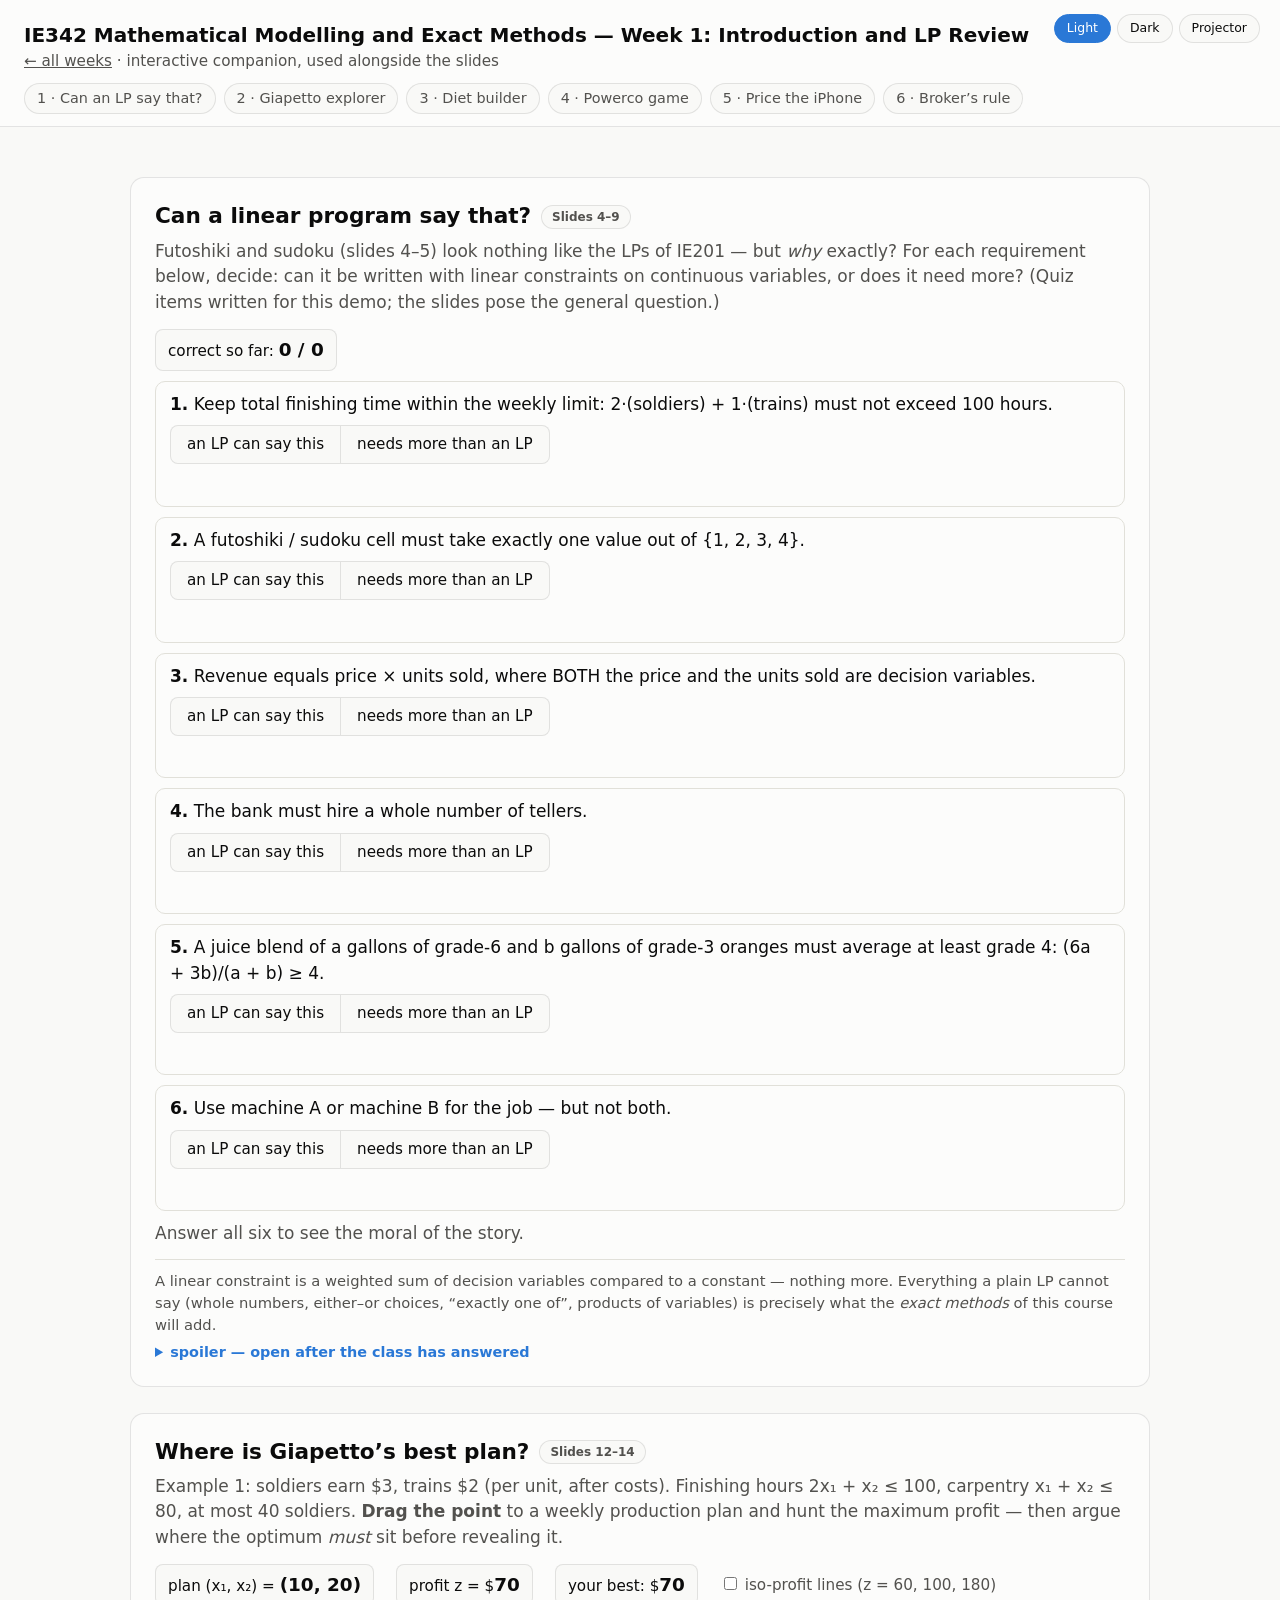
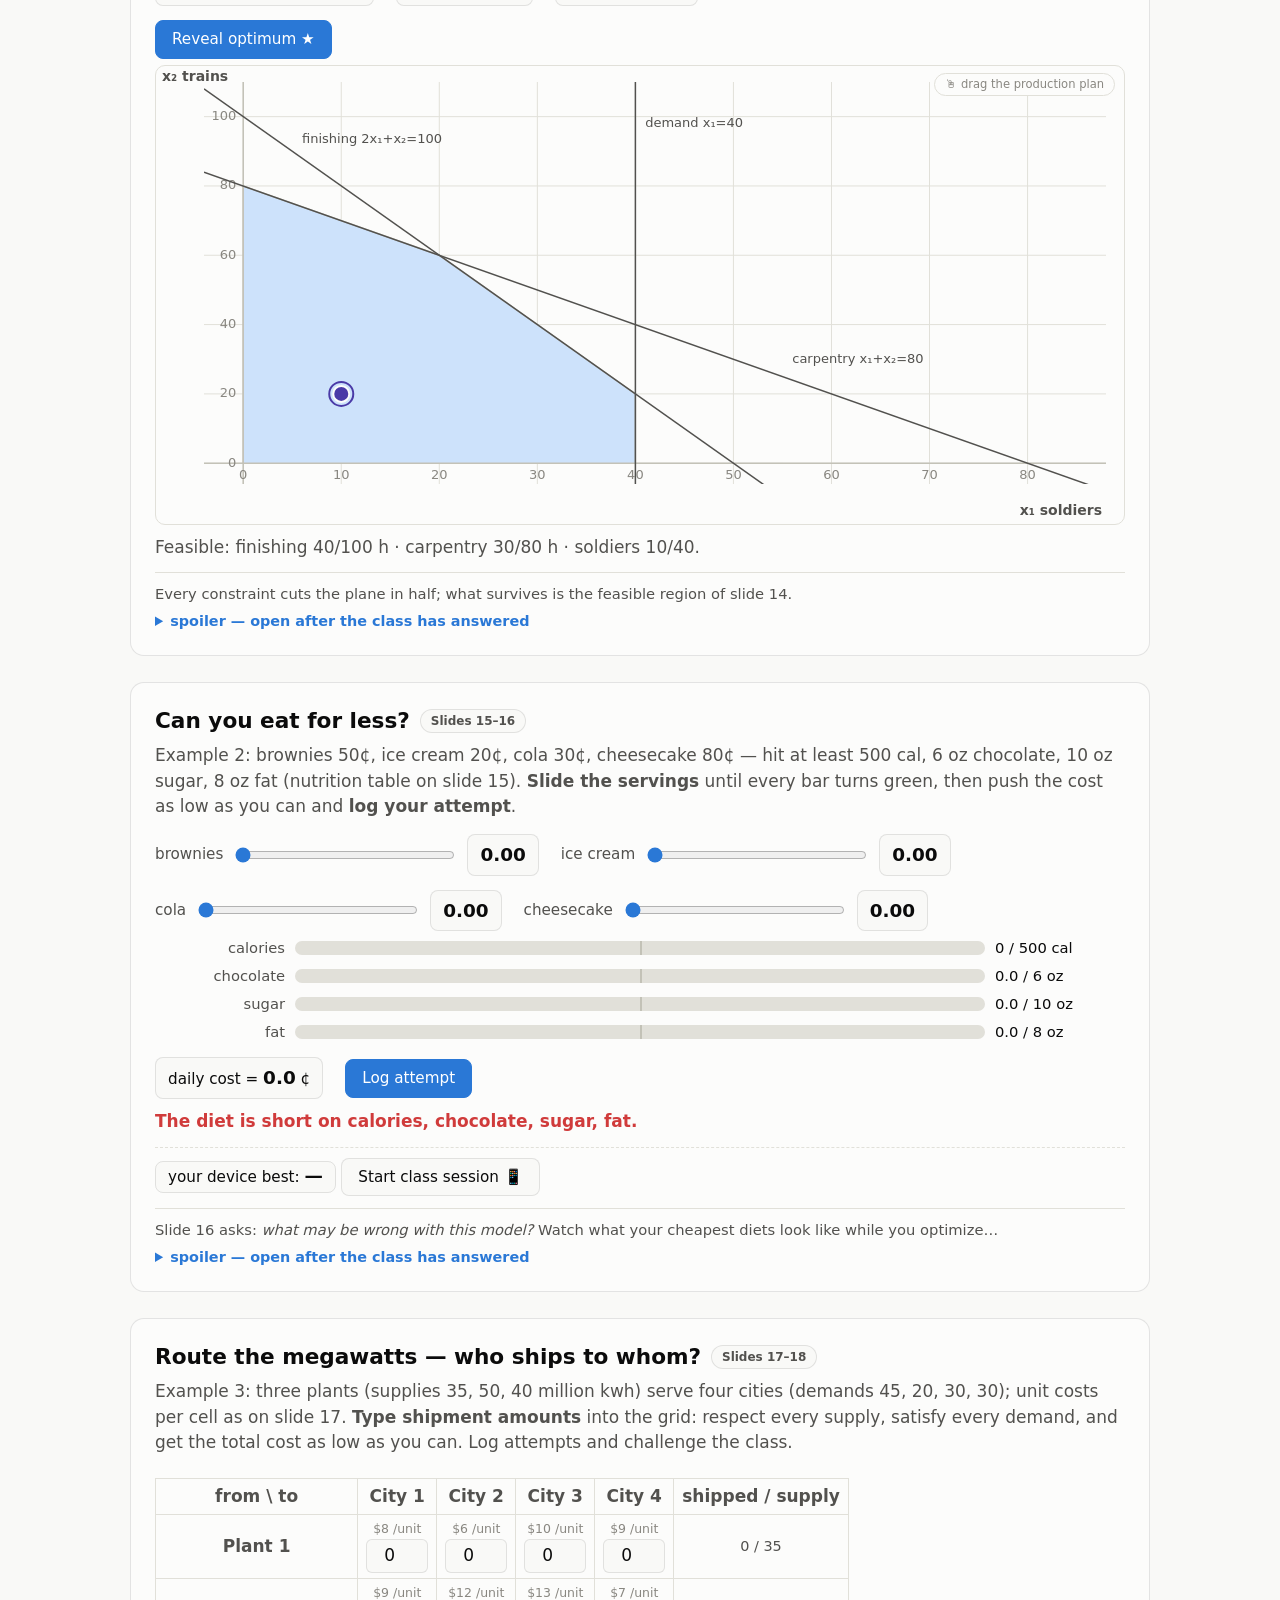
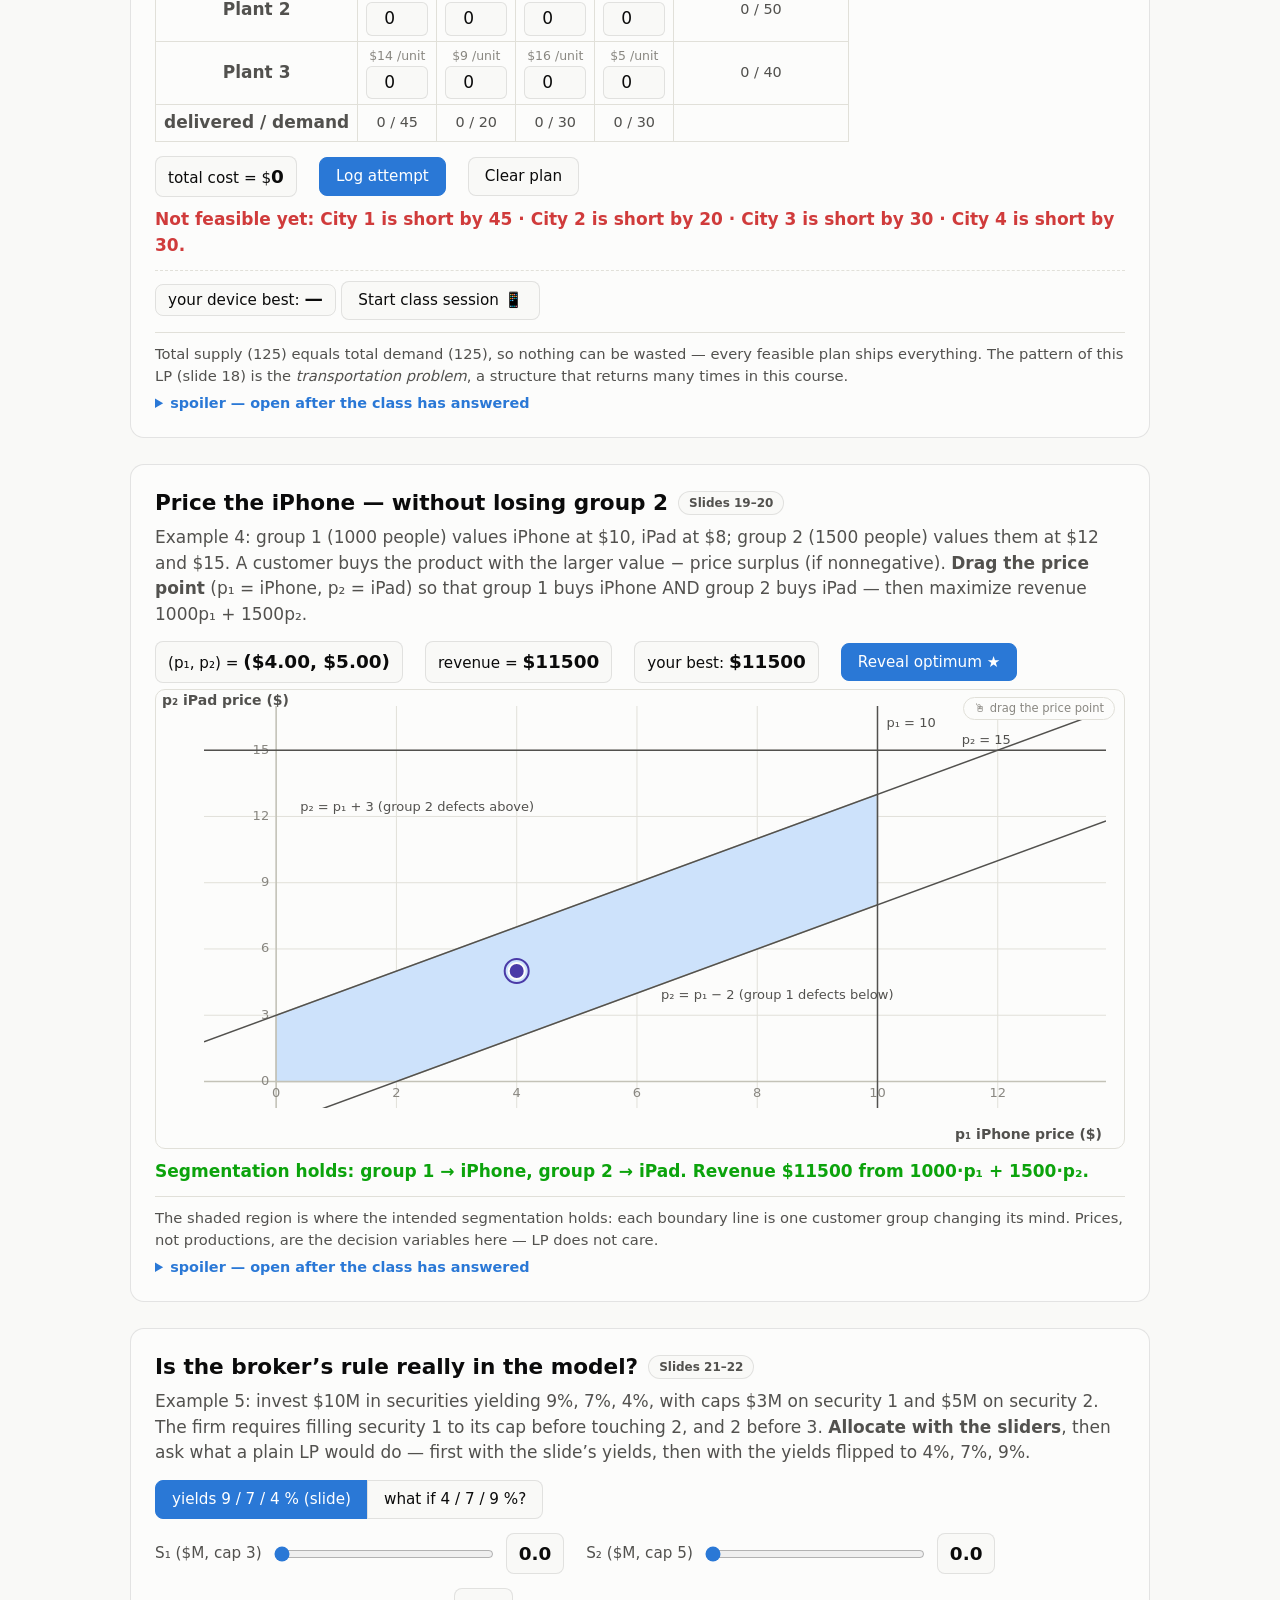
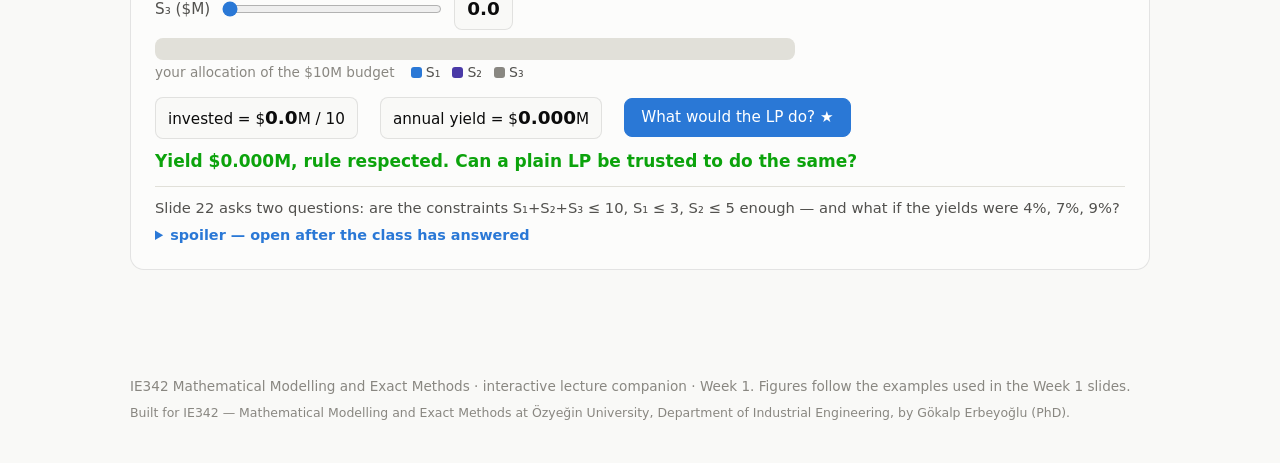
==== week01.html @ 02a979ba "Publish all 12 interactive week pages + final landing Weeks 1-5, 7-11, 13-14: 3-6 interactive widget" ====
<!DOCTYPE html>
<html lang="en">
<head>
<meta charset="UTF-8">
<meta name="viewport" content="width=device-width, initial-scale=1.0">
<title>IE342 · Week 1 — Introduction and LP Review (Interactive)</title>
<link rel="stylesheet" href="assets/style.css">
<script src="assets/theme.js"></script>
<style>
  /* quiz rows */
  .qitem {
    border: 1px solid var(--grid);
    border-radius: 10px;
    padding: 10px 14px;
    margin: 10px 0;
  }
  .qitem p.qtext { margin: 0 0 8px; }
  .qitem .status { margin-top: 6px; }

  /* nutrient bars (diet widget) */
  .nrow { display: flex; align-items: center; gap: 10px; margin: 6px 0; }
  .nrow .nname { width: 130px; color: var(--ink-2); font-size: 0.92rem; text-align: right; }
  .nrow .nval { width: 130px; font-variant-numeric: tabular-nums; font-size: 0.92rem; }
  .nbar {
    position: relative; flex: 1 1 160px; min-width: 120px; height: 14px;
    background: var(--grid); border-radius: 7px; overflow: hidden;
  }
  .nbar > i { display: block; height: 100%; width: 0; background: var(--critical); border-radius: 7px; }
  .nbar.met > i { background: var(--good); }
  .nbar::after {
    content: ''; position: absolute; left: 50%; top: 0; bottom: 0;
    width: 2px; background: var(--axis);
  }

  /* shipping grid (Powerco) */
  table.ship { border-collapse: collapse; font-variant-numeric: tabular-nums; margin-top: 8px; }
  table.ship th, table.ship td { border: 1px solid var(--grid); padding: 5px 8px; text-align: center; }
  table.ship th { color: var(--ink-2); font-weight: 600; }
  table.ship td .uc { display: block; font-size: 0.78rem; color: var(--muted); }
  table.ship input {
    width: 62px; font: inherit; text-align: center;
    border: 1px solid var(--border); border-radius: 6px;
    background: var(--page); color: var(--ink); padding: 3px 4px;
  }
  table.ship td.sum { font-size: 0.9rem; color: var(--ink-2); }
  table.ship td.sum.bad { color: var(--critical); font-weight: 700; }
  table.ship td.sum.ok { color: var(--good); font-weight: 700; }

  /* small static tables in notes/spoilers */
  table.plan { border-collapse: collapse; margin: 8px 0; font-variant-numeric: tabular-nums; }
  table.plan th, table.plan td { border: 1px solid var(--grid); padding: 4px 9px; text-align: center; }
  table.plan th { color: var(--ink-2); font-weight: 600; }

  /* allocation bars (securities widget) */
  .alloc { display: flex; height: 22px; border-radius: 8px; overflow: hidden; background: var(--grid); margin: 8px 0 2px; max-width: 640px; }
  .alloc i { display: block; height: 100%; }
  .alloc i.a1 { background: var(--s1); }
  .alloc i.a2 { background: var(--s5); }
  .alloc i.a3 { background: var(--muted); }
  .alloc-cap { font-size: 0.85rem; color: var(--muted); margin: 0 0 6px; }
  .legend { font-size: 0.88rem; color: var(--ink-2); }
  .legend .sw { display: inline-block; width: 11px; height: 11px; border-radius: 3px; margin: 0 4px 0 12px; vertical-align: -1px; }
</style>
</head>
<body>

<header class="site">
  <h1>IE342 Mathematical Modelling and Exact Methods — Week 1: Introduction and LP Review</h1>
  <div class="sub"><a href="index.html" style="color:inherit">← all weeks</a> · interactive companion, used alongside the slides</div>
  <div class="theme-switch" id="theme-switch"></div>
  <nav class="widgets">
    <a href="#lpquiz">1 · Can an LP say that?</a>
    <a href="#giapetto">2 · Giapetto explorer</a>
    <a href="#diet">3 · Diet builder</a>
    <a href="#powerco">4 · Powerco game</a>
    <a href="#apple">5 · Price the iPhone</a>
    <a href="#securities">6 · Broker&rsquo;s rule</a>
  </nav>
</header>

<main>

<!-- ================= WIDGET 1 : CAN AN LP SAY THAT? ================= -->
<section class="widget" id="lpquiz">
  <h2>Can a linear program say that? <span class="chip">Slides 4–9</span></h2>
  <p class="howto">
    Futoshiki and sudoku (slides 4–5) look nothing like the LPs of IE201 — but <em>why</em> exactly?
    For each requirement below, decide: can it be written with linear constraints on continuous
    variables, or does it need more? (Quiz items written for this demo; the slides pose the general question.)
  </p>
  <div class="controls">
    <span class="readout">correct so far: <b id="lq-score">0 / 0</b></span>
  </div>
  <div id="lq-items"></div>
  <p class="status info" id="lq-status">Answer all six to see the moral of the story.</p>
  <div class="note">
    A linear constraint is a weighted sum of decision variables compared to a constant — nothing more.
    Everything a plain LP cannot say (whole numbers, either–or choices, &ldquo;exactly one of&rdquo;,
    products of variables) is precisely what the <em>exact methods</em> of this course will add.
    <details class="spoiler"><summary>spoiler — open after the class has answered</summary>
      LP-expressible: items 1 and 5 (the blend ratio linearizes: multiply by the nonnegative total to get
      2a − b ≥ 0 — Example 8 on slide 32 uses exactly this trick). Not LP-expressible: &ldquo;exactly one
      of {1,2,3,4}&rdquo;, integrality, price × quantity, and either–or — they need integer variables or
      nonlinear terms. That is why sudoku resists IE201 tools, and why integer models (slide 9) are the
      subject of this course.
    </details>
  </div>
</section>

<!-- ================= WIDGET 2 : GIAPETTO EXPLORER ================= -->
<section class="widget" id="giapetto">
  <h2>Where is Giapetto&rsquo;s best plan? <span class="chip">Slides 12–14</span></h2>
  <p class="howto">
    Example 1: soldiers earn $3, trains $2 (per unit, after costs). Finishing hours 2x₁ + x₂ ≤ 100,
    carpentry x₁ + x₂ ≤ 80, at most 40 soldiers. <b>Drag the point</b> to a weekly production plan and
    hunt the maximum profit — then argue where the optimum <em>must</em> sit before revealing it.
  </p>
  <div class="controls">
    <span class="readout">plan (x₁, x₂) = <b id="gp-xy">—</b></span>
    <span class="readout">profit z = $<b id="gp-z">—</b></span>
    <span class="readout">your best: $<b id="gp-best">—</b></span>
    <label><input type="checkbox" id="gp-iso"> iso-profit lines (z = 60, 100, 180)</label>
    <button id="gp-reveal" class="primary">Reveal optimum ★</button>
  </div>
  <canvas class="viz" id="c-gp"></canvas>
  <p class="status info" id="gp-status">Drag the violet point into the shaded region.</p>
  <div class="note">
    Every constraint cuts the plane in half; what survives is the feasible region of slide 14.
    <details class="spoiler"><summary>spoiler — open after the class has answered</summary>
      The optimum is the corner G = (20, 60) with z = $180 — check the corners: (0,0) → 0,
      (40,0) → 120, (40,20) → 160, (20,60) → 180, (0,80) → 160. At G the finishing (100/100) and
      carpentry (80/80) constraints are <b>binding</b>; the soldier-demand constraint (20 &lt; 40) is
      <b>nonbinding</b> — exactly slide 14&rsquo;s classification. An LP optimum always sits on a corner
      of the region, which is what the simplex method will exploit.
    </details>
  </div>
</section>

<!-- ================= WIDGET 3 : DIET BUILDER ================= -->
<section class="widget" id="diet">
  <h2>Can you eat for less? <span class="chip">Slides 15–16</span></h2>
  <p class="howto">
    Example 2: brownies 50¢, ice cream 20¢, cola 30¢, cheesecake 80¢ — hit at least 500 cal,
    6 oz chocolate, 10 oz sugar, 8 oz fat (nutrition table on slide 15). <b>Slide the servings</b>
    until every bar turns green, then push the cost as low as you can and <b>log your attempt</b>.
  </p>
  <div class="controls">
    <span class="group"><label>brownies</label><input type="range" id="dt-x1" min="0" max="6" step="0.05" value="0"><span class="readout"><b id="dt-v1">0</b></span></span>
    <span class="group"><label>ice cream</label><input type="range" id="dt-x2" min="0" max="8" step="0.05" value="0"><span class="readout"><b id="dt-v2">0</b></span></span>
    <span class="group"><label>cola</label><input type="range" id="dt-x3" min="0" max="6" step="0.05" value="0"><span class="readout"><b id="dt-v3">0</b></span></span>
    <span class="group"><label>cheesecake</label><input type="range" id="dt-x4" min="0" max="6" step="0.05" value="0"><span class="readout"><b id="dt-v4">0</b></span></span>
  </div>
  <div id="dt-bars"></div>
  <div class="controls">
    <span class="readout">daily cost = <b id="dt-cost">0.0</b> ¢</span>
    <button id="dt-log" class="primary">Log attempt</button>
  </div>
  <p class="status info" id="dt-status"></p>
  <div style="overflow-x:auto"><table class="attempts" id="dt-att" style="display:none">
    <thead><tr><th>#</th><th>brownies</th><th>ice cream</th><th>cola</th><th>cheesecake</th><th>cost (¢)</th><th>diet met?</th></tr></thead>
    <tbody></tbody>
  </table></div>
  <div class="note">
    Slide 16 asks: <em>what may be wrong with this model?</em> Watch what your cheapest diets look like
    while you optimize…
    <details class="spoiler"><summary>spoiler — open after the class has answered</summary>
      The LP optimum (computed from the slide&rsquo;s data — the slide shows only the formulation) is
      ≈ <b>147.24¢</b>: about 2.14 brownies, 0.29 bottles of cola and 0.40 pieces of cheesecake, with
      calories, sugar and fat exactly at their limits and chocolate slack (6.61 ≥ 6). What&rsquo;s wrong?
      Fractional servings (if you insist on whole servings the best is 3 brownies + 1 ice cream = 170¢),
      no upper limits on anything, and &ldquo;nutrition&rdquo; measured only from below — the model happily
      prescribes brownies for breakfast, lunch and dinner.
    </details>
  </div>
</section>

<!-- ================= WIDGET 4 : POWERCO GAME ================= -->
<section class="widget" id="powerco">
  <h2>Route the megawatts — who ships to whom? <span class="chip">Slides 17–18</span></h2>
  <p class="howto">
    Example 3: three plants (supplies 35, 50, 40 million kwh) serve four cities (demands 45, 20, 30, 30);
    unit costs per cell as on slide 17. <b>Type shipment amounts</b> into the grid: respect every supply,
    satisfy every demand, and get the total cost as low as you can. Log attempts and challenge the class.
  </p>
  <div style="overflow-x:auto">
    <table class="ship">
      <thead><tr><th>from \ to</th><th>City 1</th><th>City 2</th><th>City 3</th><th>City 4</th><th>shipped / supply</th></tr></thead>
      <tbody id="pw-body"></tbody>
    </table>
  </div>
  <div class="controls">
    <span class="readout">total cost = $<b id="pw-cost">0</b></span>
    <button id="pw-log" class="primary">Log attempt</button>
    <button id="pw-clear">Clear plan</button>
  </div>
  <p class="status info" id="pw-status"></p>
  <div style="overflow-x:auto"><table class="attempts" id="pw-att" style="display:none">
    <thead><tr><th>#</th><th>total cost ($)</th><th>feasible?</th></tr></thead>
    <tbody></tbody>
  </table></div>
  <div class="note">
    Total supply (125) equals total demand (125), so nothing can be wasted — every feasible plan ships
    everything. The pattern of this LP (slide 18) is the <em>transportation problem</em>, a structure
    that returns many times in this course.
    <details class="spoiler"><summary>spoiler — open after the class has answered</summary>
      The minimum total cost (computed from the slide&rsquo;s data — the slide shows only the formulation)
      is <b>$1020</b>, for example:
      <table class="plan">
        <thead><tr><th></th><th>City 1</th><th>City 2</th><th>City 3</th><th>City 4</th></tr></thead>
        <tbody>
          <tr><th>Plant 1</th><td>—</td><td>10</td><td>25</td><td>—</td></tr>
          <tr><th>Plant 2</th><td>45</td><td>—</td><td>5</td><td>—</td></tr>
          <tr><th>Plant 3</th><td>—</td><td>10</td><td>—</td><td>30</td></tr>
        </tbody>
      </table>
      Note the counter-intuitive moves: Plant 1 never uses its cheapest lane ($8 to City 1) — Plant 2
      needs City 1 more. Local greed ≠ global optimum.
    </details>
  </div>
</section>

<!-- ================= WIDGET 5 : PRICE THE IPHONE ================= -->
<section class="widget" id="apple">
  <h2>Price the iPhone — without losing group 2 <span class="chip">Slides 19–20</span></h2>
  <p class="howto">
    Example 4: group 1 (1000 people) values iPhone at $10, iPad at $8; group 2 (1500 people) values them
    at $12 and $15. A customer buys the product with the larger value − price surplus (if nonnegative).
    <b>Drag the price point</b> (p₁ = iPhone, p₂ = iPad) so that group 1 buys iPhone AND group 2 buys
    iPad — then maximize revenue 1000p₁ + 1500p₂.
  </p>
  <div class="controls">
    <span class="readout">(p₁, p₂) = <b id="ap-xy">—</b></span>
    <span class="readout">revenue = <b id="ap-rev">—</b></span>
    <span class="readout">your best: <b id="ap-best">—</b></span>
    <button id="ap-reveal" class="primary">Reveal optimum ★</button>
  </div>
  <canvas class="viz" id="c-ap"></canvas>
  <p class="status info" id="ap-status">Drag the violet price point.</p>
  <div class="note">
    The shaded region is where the intended segmentation holds: each boundary line is one customer
    group changing its mind. Prices, not productions, are the decision variables here — LP does not care.
    <details class="spoiler"><summary>spoiler — open after the class has answered</summary>
      Optimum (computed from the slide&rsquo;s model — the slide shows only the formulation):
      p₁ = $10, p₂ = $13, revenue = <b>$29,500</b>. Why not p₂ = $15? Because at (10, 15) group 2&rsquo;s
      iPad surplus (0) drops below its iPhone surplus (2) — they defect, so p₂ − p₁ ≤ 3 binds together
      with p₁ ≤ 10. Apple leaves $2 of &ldquo;incentive money&rdquo; on the table for every group-2
      customer to keep them on the iPad.
    </details>
  </div>
</section>

<!-- ================= WIDGET 6 : BROKER'S RULE ================= -->
<section class="widget" id="securities">
  <h2>Is the broker&rsquo;s rule really in the model? <span class="chip">Slides 21–22</span></h2>
  <p class="howto">
    Example 5: invest $10M in securities yielding 9%, 7%, 4%, with caps $3M on security 1 and $5M on
    security 2. The firm requires filling security 1 to its cap before touching 2, and 2 before 3.
    <b>Allocate with the sliders</b>, then ask what a plain LP would do — first with the slide&rsquo;s
    yields, then with the yields flipped to 4%, 7%, 9%.
  </p>
  <div class="controls">
    <span class="segwrap">
      <button class="seg active" id="sc-a">yields 9 / 7 / 4 % (slide)</button>
      <button class="seg" id="sc-b">what if 4 / 7 / 9 %?</button>
    </span>
  </div>
  <div class="controls">
    <span class="group"><label>S₁ ($M, cap 3)</label><input type="range" id="sc-s1" min="0" max="3" step="0.1" value="0"><span class="readout"><b id="sc-v1">0.0</b></span></span>
    <span class="group"><label>S₂ ($M, cap 5)</label><input type="range" id="sc-s2" min="0" max="5" step="0.1" value="0"><span class="readout"><b id="sc-v2">0.0</b></span></span>
    <span class="group"><label>S₃ ($M)</label><input type="range" id="sc-s3" min="0" max="10" step="0.1" value="0"><span class="readout"><b id="sc-v3">0.0</b></span></span>
  </div>
  <div class="alloc" id="sc-bar"><i class="a1"></i><i class="a2"></i><i class="a3"></i></div>
  <p class="alloc-cap">your allocation of the $10M budget
    <span class="legend"><span class="sw" style="background:var(--s1)"></span>S₁<span class="sw" style="background:var(--s5)"></span>S₂<span class="sw" style="background:var(--muted)"></span>S₃</span></p>
  <div class="controls">
    <span class="readout">invested = $<b id="sc-sum">0.0</b>M / 10</span>
    <span class="readout">annual yield = $<b id="sc-z">0.000</b>M</span>
    <button id="sc-reveal" class="primary">What would the LP do? ★</button>
  </div>
  <div class="alloc" id="sc-lpbar" style="display:none"><i class="a1"></i><i class="a2"></i><i class="a3"></i></div>
  <p class="alloc-cap" id="sc-lpcap" style="display:none">the LP&rsquo;s allocation</p>
  <p class="status info" id="sc-status"></p>
  <div class="note">
    Slide 22 asks two questions: are the constraints S₁+S₂+S₃ ≤ 10, S₁ ≤ 3, S₂ ≤ 5 enough — and what
    if the yields were 4%, 7%, 9%?
    <details class="spoiler"><summary>spoiler — open after the class has answered</summary>
      With yields 9/7/4 the LP optimum is (3, 5, 2) → $0.70M: greed fills the best security first, so the
      answer <em>happens</em> to respect the firm&rsquo;s rule — the constraints are enough only by luck.
      Flip the yields to 4/7/9 and the same constraints let the LP dump all $10M into security 3
      (→ $0.90M), while a rule-obeying investor is stuck at (3, 5, 2) → $0.65M. The priority rule
      (&ldquo;don&rsquo;t touch 2 before 1 is full&rdquo;) is a <em>logical</em> condition that no linear
      inequality expresses — it needs the integer-programming machinery this course builds.
    </details>
  </div>
</section>

</main>

<footer class="site">
  IE342 Mathematical Modelling and Exact Methods · interactive lecture companion · Week 1.
  Figures follow the examples used in the Week 1 slides.
  <div class="credit">Built for IE342 — Mathematical Modelling and Exact Methods at Özyeğin University, Department of Industrial Engineering, by Gökalp Erbeyoğlu (PhD).</div>
</footer>

<script src="assets/viz.js"></script>
<script>
const el = id => document.getElementById(id);
const fmt = (v, d = 2) => Number(v).toFixed(d);
const trim = v => String(Math.round(v * 100) / 100);

/* Draw an infinite line a*x + b*y = c clipped to the plot area. */
function clipLine(p, a, b, c, color, width, dash) {
  const { ctx, X, Y } = p;
  ctx.save();
  ctx.beginPath();
  ctx.rect(p.padL, p.padT, p.w - p.padL - p.padR, p.h - p.padT - p.padB);
  ctx.clip();
  ctx.strokeStyle = color;
  ctx.lineWidth = width || 1.5;
  if (dash) ctx.setLineDash(dash);
  ctx.beginPath();
  if (Math.abs(b) > 1e-12) {
    const y0 = (c - a * p.view.x0) / b;
    const y1 = (c - a * p.view.x1) / b;
    ctx.moveTo(X(p.view.x0), Y(y0));
    ctx.lineTo(X(p.view.x1), Y(y1));
  } else {
    ctx.moveTo(X(c / a), Y(p.view.y0));
    ctx.lineTo(X(c / a), Y(p.view.y1));
  }
  ctx.stroke();
  ctx.restore();
}

function fillPoly(p, t, pts) {
  const { ctx, X, Y } = p;
  ctx.save();
  ctx.beginPath();
  pts.forEach(([x, y], i) => i === 0 ? ctx.moveTo(X(x), Y(y)) : ctx.lineTo(X(x), Y(y)));
  ctx.closePath();
  ctx.fillStyle = t.region;
  ctx.fill();
  ctx.strokeStyle = t.axis;
  ctx.lineWidth = 1.5;
  ctx.stroke();
  ctx.restore();
}

/* ============================================================
   WIDGET 1 — Can a linear program say that? (slides 4–9)
   ============================================================ */
(() => {
  const ITEMS = [
    { s: 'Keep total finishing time within the weekly limit: 2·(soldiers) + 1·(trains) must not exceed 100 hours.',
      lp: true,
      why: 'A weighted sum of decision variables compared to a constant — the very definition of a linear constraint (it reappears on slide 13).',
      hint: 'Look again: it has the shape a₁x₁ + a₂x₂ ≤ b — a weighted sum of variables against a constant. LPs eat this for breakfast.' },
    { s: 'A futoshiki / sudoku cell must take exactly one value out of {1, 2, 3, 4}.',
      lp: false,
      why: '&ldquo;Exactly one of a list&rdquo; is a logical disjunction — it needs binary/integer variables. This is the wall the puzzles of slides 4–5 run into.',
      hint: 'Try writing &ldquo;x is 1 OR 2 OR 3 OR 4&rdquo; with inequalities: every linear system describes one convex piece, and {1,2,3,4} is four separate points. Integer variables are needed.' },
    { s: 'Revenue equals price × units sold, where BOTH the price and the units sold are decision variables.',
      lp: false,
      why: 'A product of two decision variables is nonlinear. If one of the two were a known constant, the term would become linear.',
      hint: 'p·q with both p and q variable is a quadratic term. Linear means every term is (constant) × (one variable).' },
    { s: 'The bank must hire a whole number of tellers.',
      lp: false,
      why: 'Integrality is not a linear inequality — it turns the LP into an integer model (slide 9), usually much harder to solve.',
      hint: 'No set of linear inequalities carves {0, 1, 2, 3, …} out of the real line — that is integer-model territory (slide 9).' },
    { s: 'A juice blend of a gallons of grade-6 and b gallons of grade-3 oranges must average at least grade 4: (6a + 3b)/(a + b) ≥ 4.',
      lp: true,
      why: 'Multiply both sides by the nonnegative total (a + b): 6a + 3b ≥ 4a + 4b, i.e. 2a − b ≥ 0 — linear after all. Example 8 (slide 32) uses exactly this trick.',
      hint: 'It LOOKS like a ratio, but multiply out by the nonnegative total: 6a + 3b ≥ 4(a + b) ⇒ 2a − b ≥ 0. Linear! Slide 32 does this.' },
    { s: 'Use machine A or machine B for the job — but not both.',
      lp: false,
      why: 'Either–or is logic, not arithmetic: encoding it takes binary variables — the exact-methods part of this course.',
      hint: '&ldquo;Or&rdquo; splits the feasible set into two disconnected pieces; a linear system always describes ONE convex piece. Binary variables to the rescue — later in IE342.' },
  ];
  let answered = 0, correct = 0;
  const host = el('lq-items');
  ITEMS.forEach((it, i) => {
    const row = document.createElement('div');
    row.className = 'qitem';
    row.innerHTML = '<p class="qtext"><b>' + (i + 1) + '.</b> ' + it.s + '</p>' +
      '<span class="segwrap">' +
      '<button class="seg" data-a="1">an LP can say this</button>' +
      '<button class="seg" data-a="0">needs more than an LP</button>' +
      '</span><p class="status info qfb"></p>';
    host.appendChild(row);
    const fb = row.querySelector('.qfb');
    row.querySelectorAll('button.seg').forEach(btn => {
      btn.addEventListener('click', () => {
        if (row.dataset.done) return;
        row.dataset.done = '1';
        btn.classList.add('active');
        answered++;
        const saidLp = btn.dataset.a === '1';
        if (saidLp === it.lp) {
          correct++;
          fb.className = 'status ok qfb';
          fb.innerHTML = '✓ ' + it.why;
        } else {
          fb.className = 'status bad qfb';
          fb.innerHTML = '✗ ' + it.hint;
        }
        el('lq-score').textContent = correct + ' / ' + answered;
        if (answered === ITEMS.length) {
          const st = el('lq-status');
          st.className = 'status ' + (correct === ITEMS.length ? 'ok' : 'info');
          st.textContent = (correct === ITEMS.length ? 'Perfect. ' : correct + ' of ' + ITEMS.length + ' — worth a second look above. ') +
            'The “needs more” items are exactly where IE342 goes beyond IE201: integers, logic and products, made solvable by exact methods.';
        }
      });
    });
  });
})();

/* ============================================================
   WIDGET 2 — Giapetto explorer (slides 12–14)
   max 3x1+2x2  s.t. 2x1+x2<=100, x1+x2<=80, x1<=40, x>=0
   optimum (20,60), z=180; finishing & carpentry binding.
   ============================================================ */
(() => {
  const canvas = el('c-gp');
  VIZ.hint(canvas, '🖱 drag the production plan');
  const view = { x0: -4, x1: 88, y0: -6, y1: 110 };
  let pt = { x: 10, y: 20 }, best = null, revealed = false, dragging = false, lastPlot = null;

  const z = (x, y) => 3 * x + 2 * y;
  const feas = (x, y) => x >= 0 && y >= 0 && 2 * x + y <= 100 && x + y <= 80 && x <= 40;

  function draw() {
    const p = VIZ.plot(canvas, view);
    const t = VIZ.theme();
    lastPlot = p;
    VIZ.axes(p, t, { xticks: [0, 10, 20, 30, 40, 50, 60, 70, 80], yticks: [0, 20, 40, 60, 80, 100], xlabel: 'x₁ soldiers', ylabel: 'x₂ trains' });

    fillPoly(p, t, [[0, 0], [40, 0], [40, 20], [20, 60], [0, 80]]);

    clipLine(p, 2, 1, 100, t.ink2, 1.5);
    clipLine(p, 1, 1, 80, t.ink2, 1.5);
    clipLine(p, 1, 0, 40, t.ink2, 1.5);
    VIZ.label(p, 'finishing 2x₁+x₂=100', 6, 91.5, t.ink2, { size: 12.5 });
    VIZ.label(p, 'carpentry x₁+x₂=80', 56, 28, t.ink2, { size: 12.5 });
    VIZ.label(p, 'demand x₁=40', 41, 96, t.ink2, { size: 12.5 });

    if (el('gp-iso').checked) {
      [60, 100, 180].forEach(k => {
        clipLine(p, 3, 2, k, t.s1, 1.5, [6, 5]);
        VIZ.label(p, 'z=' + k, k / 3 - 8, (k - 3 * (k / 3 - 8)) / 2, t.s1, { size: 12.5, dy: -4 });
      });
    }

    if (revealed) {
      VIZ.star(p, 20, 60, t.s2, 11);
      VIZ.label(p, 'G (20, 60), z = $180', 21, 62, t.s2, { bold: true });
    }

    const ok = feas(pt.x, pt.y);
    VIZ.dot(p, pt.x, pt.y, ok ? t.s5 : t.bad, 8, true);

    const v = z(pt.x, pt.y);
    if (ok && (best === null || v > best)) best = v;
    el('gp-xy').textContent = '(' + trim(pt.x) + ', ' + trim(pt.y) + ')';
    el('gp-z').textContent = fmt(v, 0);
    el('gp-best').textContent = best === null ? '—' : fmt(best, 0);

    const st = el('gp-status');
    if (!ok) {
      const why = [];
      if (pt.x < 0 || pt.y < 0) why.push('negative production');
      if (2 * pt.x + pt.y > 100) why.push('finishing over by ' + trim(2 * pt.x + pt.y - 100) + ' h');
      if (pt.x + pt.y > 80) why.push('carpentry over by ' + trim(pt.x + pt.y - 80) + ' h');
      if (pt.x > 40) why.push('more soldiers than the market buys (x₁ > 40)');
      st.className = 'status bad';
      st.textContent = 'Infeasible: ' + why.join('; ') + '.';
    } else if (revealed) {
      st.className = 'status info';
      st.textContent = 'At G: finishing 100/100 and carpentry 80/80 are binding; demand 20 < 40 is nonbinding (slide 14).';
    } else if (v >= 179) {
      st.className = 'status ok';
      st.textContent = 'z ≥ $179 — you are hugging the optimum. Which two constraints pin you down?';
    } else {
      st.className = 'status info';
      st.textContent = 'Feasible: finishing ' + trim(2 * pt.x + pt.y) + '/100 h · carpentry ' + trim(pt.x + pt.y) + '/80 h · soldiers ' + trim(pt.x) + '/40.';
    }
  }

  function setFromPointer(ev) {
    const { px, py } = VIZ.pointer(canvas, ev);
    pt = { x: Math.round(lastPlot.invX(px)), y: Math.round(lastPlot.invY(py)) };
    draw();
  }
  canvas.addEventListener('pointerdown', ev => { dragging = true; canvas.setPointerCapture(ev.pointerId); setFromPointer(ev); });
  canvas.addEventListener('pointermove', ev => { if (dragging) setFromPointer(ev); });
  canvas.addEventListener('pointerup', () => dragging = false);
  el('gp-iso').addEventListener('change', draw);
  el('gp-reveal').addEventListener('click', () => {
    revealed = !revealed;
    el('gp-reveal').textContent = revealed ? 'Hide optimum' : 'Reveal optimum ★';
    draw();
  });
  VIZ.register(canvas, draw);
})();

/* ============================================================
   WIDGET 3 — Diet builder (slides 15–16)
   min 50x1+20x2+30x3+80x4 (cents)
   s.t. 150x1+90x2+210x3+300x4>=500 ; 3x1+x2+0.5x4>=6 ;
        4x1+2x2+3x3+1.5x4>=10 ; 3x1+0.5x2+4x4>=8 ; x>=0
   LP optimum ~147.24c at (2.136, 0, 0.287, 0.398).
   ============================================================ */
(() => {
  const REQ = [
    { name: 'calories', unit: 'cal', need: 500, a: [150, 90, 210, 300] },
    { name: 'chocolate', unit: 'oz', need: 6, a: [3, 1, 0, 0.5] },
    { name: 'sugar', unit: 'oz', need: 10, a: [4, 2, 3, 1.5] },
    { name: 'fat', unit: 'oz', need: 8, a: [3, 0.5, 0, 4] },
  ];
  const COST = [50, 20, 30, 80];
  const bars = el('dt-bars');
  REQ.forEach((r, i) => {
    const row = document.createElement('div');
    row.className = 'nrow';
    row.innerHTML = '<span class="nname">' + r.name + '</span>' +
      '<span class="nbar" id="dt-b' + i + '"><i></i></span>' +
      '<span class="nval" id="dt-t' + i + '"></span>';
    bars.appendChild(row);
  });

  const ids = ['dt-x1', 'dt-x2', 'dt-x3', 'dt-x4'];
  const getX = () => ids.map(id => +el(id).value);
  let bestCost = null, nAtt = 0, bestRowIdx = -1;

  function compute() {
    const x = getX();
    x.forEach((v, i) => el('dt-v' + (i + 1)).textContent = fmt(v, 2));
    const cost = COST.reduce((s, c, i) => s + c * x[i], 0);
    let allMet = true;
    REQ.forEach((r, i) => {
      const got = r.a.reduce((s, a, j) => s + a * x[j], 0);
      const met = got >= r.need - 1e-9;
      allMet = allMet && met;
      const bar = el('dt-b' + i);
      bar.className = 'nbar' + (met ? ' met' : '');
      bar.firstElementChild.style.width = Math.min(100, got / (2 * r.need) * 100) + '%';
      el('dt-t' + i).textContent = fmt(got, r.need >= 100 ? 0 : 1) + ' / ' + r.need + ' ' + r.unit;
    });
    el('dt-cost').textContent = fmt(cost, 1);
    const st = el('dt-status');
    if (!allMet) {
      st.className = 'status bad';
      st.textContent = 'The diet is short on ' + REQ.filter((r, i) => r.a.reduce((s, a, j) => s + a * x[j], 0) < r.need - 1e-9).map(r => r.name).join(', ') + '.';
    } else {
      st.className = 'status ok';
      st.textContent = 'All requirements met at ' + fmt(cost, 1) + '¢' + (bestCost !== null && cost >= bestCost ? ' — your best is ' + fmt(bestCost, 1) + '¢.' : '. Log it!');
    }
    return { x, cost, allMet };
  }

  el('dt-log').addEventListener('click', () => {
    const { x, cost, allMet } = compute();
    nAtt++;
    const table = el('dt-att');
    table.style.display = '';
    const tb = table.querySelector('tbody');
    const tr = document.createElement('tr');
    tr.innerHTML = '<td>' + nAtt + '</td>' + x.map(v => '<td>' + fmt(v, 2) + '</td>').join('') +
      '<td>' + fmt(cost, 1) + '</td><td>' + (allMet ? 'yes' : 'no') + '</td>';
    if (!allMet) tr.className = 'infeasible';
    tb.appendChild(tr);
    if (allMet && (bestCost === null || cost < bestCost)) {
      bestCost = cost;
      if (bestRowIdx >= 0) tb.children[bestRowIdx].classList.remove('best');
      tr.classList.add('best');
      bestRowIdx = tb.children.length - 1;
    }
    compute();
  });

  ids.forEach(id => el(id).addEventListener('input', compute));
  compute();

  window.DIET_SCORE = () => {
    const x = getX();
    const cost = COST.reduce((s, c, i) => s + c * x[i], 0);
    const ok = REQ.every(r => r.a.reduce((s, a, j) => s + a * x[j], 0) >= r.need - 1e-9);
    return ok ? cost : null;
  };
})();

/* ============================================================
   WIDGET 4 — Powerco shipping game (slides 17–18)
   costs [[8,6,10,9],[9,12,13,7],[14,9,16,5]], supply (35,50,40),
   demand (45,20,30,30); LP minimum = $1020.
   ============================================================ */
(() => {
  const C = [[8, 6, 10, 9], [9, 12, 13, 7], [14, 9, 16, 5]];
  const SUP = [35, 50, 40];
  const DEM = [45, 20, 30, 30];
  const body = el('pw-body');
  let html = '';
  for (let i = 0; i < 3; i++) {
    html += '<tr><th>Plant ' + (i + 1) + '</th>';
    for (let j = 0; j < 4; j++) {
      html += '<td><span class="uc">$' + C[i][j] + ' /unit</span><input type="number" min="0" step="1" value="0" id="pw-' + i + '-' + j + '"></td>';
    }
    html += '<td class="sum" id="pw-r' + i + '"></td></tr>';
  }
  html += '<tr><th>delivered / demand</th>';
  for (let j = 0; j < 4; j++) html += '<td class="sum" id="pw-c' + j + '"></td>';
  html += '<td></td></tr>';
  body.innerHTML = html;

  const val = (i, j) => Math.max(0, +el('pw-' + i + '-' + j).value || 0);
  let bestCost = null, nAtt = 0, bestRowIdx = -1;

  function compute() {
    let cost = 0;
    const rows = [0, 0, 0], cols = [0, 0, 0, 0];
    for (let i = 0; i < 3; i++) for (let j = 0; j < 4; j++) {
      const v = val(i, j);
      cost += C[i][j] * v;
      rows[i] += v;
      cols[j] += v;
    }
    const bad = [];
    rows.forEach((r, i) => {
      const c = el('pw-r' + i);
      c.textContent = trim(r) + ' / ' + SUP[i];
      c.className = 'sum' + (r > SUP[i] + 1e-9 ? ' bad' : '');
      if (r > SUP[i] + 1e-9) bad.push('Plant ' + (i + 1) + ' ships ' + trim(r) + ' > supply ' + SUP[i]);
    });
    cols.forEach((cv, j) => {
      const c = el('pw-c' + j);
      c.textContent = trim(cv) + ' / ' + DEM[j];
      c.className = 'sum' + (cv >= DEM[j] - 1e-9 ? ' ok' : '');
      if (cv < DEM[j] - 1e-9) bad.push('City ' + (j + 1) + ' is short by ' + trim(DEM[j] - cv));
    });
    el('pw-cost').textContent = fmt(cost, 0);
    const st = el('pw-status');
    if (bad.length) {
      st.className = 'status bad';
      st.textContent = 'Not feasible yet: ' + bad.join(' · ') + '.';
    } else {
      st.className = 'status ok';
      st.textContent = 'Feasible plan at $' + fmt(cost, 0) + (bestCost !== null && cost >= bestCost ? ' — your best is $' + fmt(bestCost, 0) + '.' : '. Log it and try to shave it further.');
    }
    return { cost, feasible: bad.length === 0 };
  }

  el('pw-log').addEventListener('click', () => {
    const { cost, feasible } = compute();
    nAtt++;
    const table = el('pw-att');
    table.style.display = '';
    const tb = table.querySelector('tbody');
    const tr = document.createElement('tr');
    tr.innerHTML = '<td>' + nAtt + '</td><td>' + fmt(cost, 0) + '</td><td>' + (feasible ? 'yes' : 'no') + '</td>';
    if (!feasible) tr.className = 'infeasible';
    tb.appendChild(tr);
    if (feasible && (bestCost === null || cost < bestCost)) {
      bestCost = cost;
      if (bestRowIdx >= 0) tb.children[bestRowIdx].classList.remove('best');
      tr.classList.add('best');
      bestRowIdx = tb.children.length - 1;
    }
    compute();
  });

  el('pw-clear').addEventListener('click', () => {
    for (let i = 0; i < 3; i++) for (let j = 0; j < 4; j++) el('pw-' + i + '-' + j).value = 0;
    compute();
  });

  for (let i = 0; i < 3; i++) for (let j = 0; j < 4; j++) el('pw-' + i + '-' + j).addEventListener('input', compute);
  compute();

  window.POWERCO_SCORE = () => {
    const r = compute();
    return r.feasible ? r.cost : null;
  };
})();

/* ============================================================
   WIDGET 5 — Price the iPhone (slides 19–20)
   max 1000p1+1500p2  s.t. p1-p2<=2, p2-p1<=3, p1<=10, p2<=15, p>=0
   optimum (10,13), z = 29500.
   ============================================================ */
(() => {
  const canvas = el('c-ap');
  VIZ.hint(canvas, '🖱 drag the price point');
  const view = { x0: -1.2, x1: 13.8, y0: -1.2, y1: 17 };
  let pt = { x: 4, y: 5 }, best = null, revealed = false, dragging = false, lastPlot = null;

  const rev = (p1, p2) => 1000 * p1 + 1500 * p2;
  // group 1 buys iPhone iff 10-p1 >= 8-p2 and 10-p1 >= 0
  // group 2 buys iPad  iff 15-p2 >= 12-p1 and 15-p2 >= 0
  const g1ok = (p1, p2) => 10 - p1 >= 8 - p2 - 1e-9 && p1 <= 10 + 1e-9;
  const g2ok = (p1, p2) => 15 - p2 >= 12 - p1 - 1e-9 && p2 <= 15 + 1e-9;
  const feas = (p1, p2) => p1 >= 0 && p2 >= 0 && g1ok(p1, p2) && g2ok(p1, p2);

  function draw() {
    const p = VIZ.plot(canvas, view);
    const t = VIZ.theme();
    lastPlot = p;
    VIZ.axes(p, t, { xticks: [0, 2, 4, 6, 8, 10, 12], yticks: [0, 3, 6, 9, 12, 15], xlabel: 'p₁ iPhone price ($)', ylabel: 'p₂ iPad price ($)' });

    fillPoly(p, t, [[0, 0], [2, 0], [10, 8], [10, 13], [0, 3]]);

    clipLine(p, 1, -1, 2, t.ink2, 1.5);   // p1 - p2 = 2
    clipLine(p, -1, 1, 3, t.ink2, 1.5);   // p2 - p1 = 3
    clipLine(p, 1, 0, 10, t.ink2, 1.5);   // p1 = 10
    clipLine(p, 0, 1, 15, t.ink2, 1.5);   // p2 = 15
    VIZ.label(p, 'p₂ = p₁ + 3 (group 2 defects above)', 0.4, 12.1, t.ink2, { size: 12.5 });
    VIZ.label(p, 'p₂ = p₁ − 2 (group 1 defects below)', 6.4, 3.6, t.ink2, { size: 12.5 });
    VIZ.label(p, 'p₁ = 10', 10.15, 15.9, t.ink2, { size: 12.5 });
    VIZ.label(p, 'p₂ = 15', 11.4, 15.15, t.ink2, { size: 12.5 });

    if (revealed) {
      VIZ.star(p, 10, 13, t.s2, 11);
      VIZ.label(p, '(10, 13) → $29,500', 9.8, 13.4, t.s2, { bold: true, align: 'right' });
    }

    const ok = feas(pt.x, pt.y);
    VIZ.dot(p, pt.x, pt.y, ok ? t.s5 : t.bad, 8, true);

    el('ap-xy').textContent = '($' + fmt(pt.x, 2) + ', $' + fmt(pt.y, 2) + ')';
    const v = rev(pt.x, pt.y);
    if (ok && (best === null || v > best)) best = v;
    el('ap-rev').textContent = ok ? '$' + fmt(v, 0) : '—';
    el('ap-best').textContent = best === null ? '—' : '$' + fmt(best, 0);

    const st = el('ap-status');
    if (pt.x < 0 || pt.y < 0) {
      st.className = 'status bad';
      st.textContent = 'Prices cannot be negative.';
    } else if (!g1ok(pt.x, pt.y)) {
      st.className = 'status bad';
      st.textContent = pt.x > 10 ? 'Group 1 buys nothing: the iPhone costs more than the $10 they value it at.' :
        'Group 1 defects to the iPad: their iPad surplus ' + fmt(8 - pt.y, 2) + ' beats their iPhone surplus ' + fmt(10 - pt.x, 2) + '.';
    } else if (!g2ok(pt.x, pt.y)) {
      st.className = 'status bad';
      st.textContent = pt.y > 15 ? 'Group 2 buys nothing: the iPad costs more than the $15 they value it at.' :
        'Group 2 defects to the iPhone: their iPhone surplus ' + fmt(12 - pt.x, 2) + ' beats their iPad surplus ' + fmt(15 - pt.y, 2) + '.';
    } else if (revealed) {
      st.className = 'status info';
      st.textContent = 'Binding at the optimum: p₁ ≤ 10 and p₂ − p₁ ≤ 3. Group 2 keeps a $2 surplus so they stay on the iPad.';
    } else if (v >= 29000) {
      st.className = 'status ok';
      st.textContent = 'Revenue ≥ $29,000 — very close. Which two constraints stop you?';
    } else {
      st.className = 'status ok';
      st.textContent = 'Segmentation holds: group 1 → iPhone, group 2 → iPad. Revenue $' + fmt(v, 0) + ' from 1000·p₁ + 1500·p₂.';
    }
  }

  function setFromPointer(ev) {
    const { px, py } = VIZ.pointer(canvas, ev);
    pt = { x: Math.round(lastPlot.invX(px) * 4) / 4, y: Math.round(lastPlot.invY(py) * 4) / 4 };
    draw();
  }
  canvas.addEventListener('pointerdown', ev => { dragging = true; canvas.setPointerCapture(ev.pointerId); setFromPointer(ev); });
  canvas.addEventListener('pointermove', ev => { if (dragging) setFromPointer(ev); });
  canvas.addEventListener('pointerup', () => dragging = false);
  el('ap-reveal').addEventListener('click', () => {
    revealed = !revealed;
    el('ap-reveal').textContent = revealed ? 'Hide optimum' : 'Reveal optimum ★';
    draw();
  });
  VIZ.register(canvas, draw);
})();

/* ============================================================
   WIDGET 6 — Broker's rule (slides 21–22)
   max y1*S1+y2*S2+y3*S3  s.t. S1+S2+S3<=10, S1<=3, S2<=5, S>=0
   scenario A (9/7/4): LP = (3,5,2) -> 0.70
   scenario B (4/7/9): LP = (0,0,10) -> 0.90 ; rule-obeying (3,5,2) -> 0.65
   ============================================================ */
(() => {
  const SCEN = {
    A: { y: [0.09, 0.07, 0.04], lp: [3, 5, 2], lpz: 0.70,
         msg: 'The LP fills S₁, then S₂, then S₃: (3, 5, 2) → $0.70M. Greed and the firm’s rule agree — but only because 9 > 7 > 4.' },
    B: { y: [0.04, 0.07, 0.09], lp: [0, 0, 10], lpz: 0.90,
         msg: 'The LP dumps all $10M into S₃: (0, 0, 10) → $0.90M — the rule is nowhere in the constraints! A rule-obeying investor is stuck at (3, 5, 2) → $0.65M.' },
  };
  let cur = 'A', revealed = false;

  const ids = ['sc-s1', 'sc-s2', 'sc-s3'];
  const getS = () => ids.map(id => +el(id).value);
  const EPS = 0.05;

  function setBar(barId, s) {
    const seg = el(barId).children;
    for (let i = 0; i < 3; i++) seg[i].style.width = (s[i] / 10 * 100) + '%';
  }

  function ruleOk(s) {
    const okS2 = s[1] < EPS || s[0] > 3 - EPS;
    const okS3 = s[2] < EPS || (s[1] > 5 - EPS && s[0] > 3 - EPS);
    return okS2 && okS3;
  }

  function compute() {
    const s = getS();
    s.forEach((v, i) => el('sc-v' + (i + 1)).textContent = fmt(v, 1));
    const sum = s[0] + s[1] + s[2];
    const y = SCEN[cur].y;
    const zv = y[0] * s[0] + y[1] * s[1] + y[2] * s[2];
    el('sc-sum').textContent = fmt(sum, 1);
    el('sc-z').textContent = fmt(zv, 3);
    setBar('sc-bar', s);
    const st = el('sc-status');
    if (sum > 10 + 1e-9) {
      st.className = 'status bad';
      st.textContent = 'Over budget: $' + fmt(sum, 1) + 'M invested but only $10M available.';
      return;
    }
    const obeys = ruleOk(s);
    if (revealed) {
      st.className = 'status info';
      st.textContent = SCEN[cur].msg;
    } else if (!obeys) {
      st.className = 'status bad';
      st.textContent = 'Yield $' + fmt(zv, 3) + 'M — but the firm’s fill-in-order rule is broken (money in a later security before the earlier one is full).';
    } else {
      st.className = 'status ok';
      st.textContent = 'Yield $' + fmt(zv, 3) + 'M, rule respected. Can a plain LP be trusted to do the same?';
    }
  }

  function applyScenario(k) {
    cur = k;
    el('sc-a').classList.toggle('active', k === 'A');
    el('sc-b').classList.toggle('active', k === 'B');
    if (revealed) revealLP();
    compute();
  }

  function revealLP() {
    const sc = SCEN[cur];
    setBar('sc-lpbar', sc.lp);
    el('sc-lpbar').style.display = '';
    el('sc-lpcap').style.display = '';
    el('sc-lpcap').textContent = 'the LP’s allocation: (' + sc.lp.join(', ') + ') → $' + fmt(sc.lpz, 2) + 'M';
  }

  el('sc-a').addEventListener('click', () => applyScenario('A'));
  el('sc-b').addEventListener('click', () => applyScenario('B'));
  el('sc-reveal').addEventListener('click', () => {
    revealed = !revealed;
    el('sc-reveal').textContent = revealed ? 'Hide the LP’s answer' : 'What would the LP do? ★';
    if (revealed) revealLP();
    else { el('sc-lpbar').style.display = 'none'; el('sc-lpcap').style.display = 'none'; }
    compute();
  });
  ids.forEach(id => el(id).addEventListener('input', compute));
  compute();
})();
</script>
<script src="assets/classroom-config.js"></script>
<script src="assets/qrcode.js"></script>
<script src="assets/classroom.js"></script>
<script>
CLASSROOM.register('diet', {
  label: 'diet cost (¢)', dir: 'min', digits: 1,
  get: () => window.DIET_SCORE(),
});
CLASSROOM.register('powerco', {
  label: 'total cost ($)', dir: 'min', digits: 0,
  get: () => window.POWERCO_SCORE(),
});
</script>
</body>
</html>
---- assets/style.css ----
/* IE342 Interactive Lectures — shared theme and layout (adapted from IE301).
   Color roles follow the validated reference palette (see docs/DECISIONS.md ADR-002).
   Themes are explicit: assets/theme.js stamps data-theme on <html>
   (light | dark | projector); the initial value follows the OS preference
   until the user picks one. Canvas code reads these tokens at draw time. */

:root {
  --page: #f9f9f7;
  --surface: #fcfcfb;
  --ink: #0b0b0b;
  --ink-2: #52514e;
  --muted: #898781;
  --grid: #e1e0d9;
  --axis: #c3c2b7;
  --border: rgba(11, 11, 11, 0.10);

  --s1: #2a78d6;        /* primary series: curves, objective contours */
  --s2: #0f8757;        /* secondary series: revealed optimum / truth
                           (darkened from the reference #1baf7a so TEXT
                           labels in this color clear 3:1 on the light
                           surface; validated with the palette script) */
  --s5: #4a3aa7;        /* tertiary series: chords, student guesses    */
  --good: #0ca30c;      /* status: feasible / correct                  */
  --critical: #d03b3b;  /* status: infeasible / violation              */
  --region-fill: #cde2fb; /* feasible-region / shape fill (sequential step 100) */

  --viz-font-scale: 1;  /* canvas text multiplier, read by viz.js */
}

:root[data-theme="dark"] {
  --page: #0d0d0d;
  --surface: #1a1a19;
  --ink: #ffffff;
  --ink-2: #c3c2b7;
  --muted: #898781;
  --grid: #2c2c2a;
  --axis: #383835;
  --border: rgba(255, 255, 255, 0.10);

  --s1: #3987e5;
  --s2: #199e70;
  --s5: #9085e9;
  --good: #0ca30c;
  --critical: #d03b3b;
  --region-fill: #16334f; /* blue step deepened for the dark surface */
}

/* Projector: high-contrast light theme for washed-out lecture-hall
   projection — pure white surface, near-black inks, darker series colors
   (validated ≥3:1 on white), stronger grid and borders, larger type. */
:root[data-theme="projector"] {
  --page: #ffffff;
  --surface: #ffffff;
  --ink: #000000;
  --ink-2: #2e2d2a;
  --muted: #4f4d47;
  --grid: #c9c8c0;
  --axis: #7a7870;
  --border: rgba(0, 0, 0, 0.25);

  --s1: #1c5cab;
  --s2: #0f8757;
  --s5: #4a3aa7;
  --good: #006300;
  --critical: #b02a2a;
  --region-fill: #b7d3f6;

  --viz-font-scale: 1.2;
}

:root[data-theme="projector"] body { font-size: 19px; }

* { box-sizing: border-box; }

html { scroll-behavior: smooth; }

body {
  margin: 0;
  background: var(--page);
  color: var(--ink);
  font-family: system-ui, -apple-system, "Segoe UI", sans-serif;
  /* Large base size: these pages are projected in a lecture hall. */
  font-size: 17px;
  line-height: 1.5;
}

header.site {
  padding: 20px 24px 12px;
  border-bottom: 1px solid var(--border);
  background: var(--surface);
  position: sticky;
  top: 0;
  z-index: 10;
}

.theme-switch {
  position: absolute;
  top: 14px;
  right: 20px;
  display: flex;
  gap: 6px;
}

.theme-switch button {
  font-size: 0.78rem;
  padding: 4px 12px;
  border-radius: 999px;
}

.theme-switch button.active {
  background: var(--s1);
  border-color: var(--s1);
  color: #ffffff;
}

header.site h1 {
  margin: 0;
  font-size: 1.25rem;
  font-weight: 700;
}

header.site .sub { color: var(--ink-2); font-size: 0.95rem; }

nav.widgets {
  display: flex;
  flex-wrap: wrap;
  gap: 8px;
  margin-top: 10px;
}

nav.widgets a {
  color: var(--ink-2);
  text-decoration: none;
  font-size: 0.9rem;
  padding: 4px 12px;
  border: 1px solid var(--border);
  border-radius: 999px;
  background: var(--page);
}

nav.widgets a:hover { color: var(--ink); border-color: var(--axis); }

main {
  max-width: 1060px;
  margin: 0 auto;
  padding: 24px 20px 80px;
}

section.widget {
  background: var(--surface);
  border: 1px solid var(--border);
  border-radius: 14px;
  padding: 22px 24px;
  margin: 26px 0;
}

section.widget h2 {
  margin: 0 0 2px;
  font-size: 1.35rem;
  display: flex;
  align-items: center;
  gap: 10px;
  flex-wrap: wrap;
}

.chip {
  font-size: 0.75rem;
  font-weight: 600;
  color: var(--ink-2);
  border: 1px solid var(--border);
  background: var(--page);
  padding: 2px 10px;
  border-radius: 999px;
  white-space: nowrap;
}

.howto { color: var(--ink-2); margin: 6px 0 14px; }

canvas.viz {
  width: 100%;
  height: 460px;
  display: block;
  background: var(--surface);
  border: 1px solid var(--grid);
  border-radius: 10px;
  touch-action: none; /* let pointer events drag handles on touch screens */
  cursor: crosshair;
}

canvas.viz.short { height: 380px; }

.controls {
  display: flex;
  flex-wrap: wrap;
  align-items: center;
  gap: 14px 22px;
  margin: 14px 0 6px;
}

.controls .group {
  display: flex;
  align-items: center;
  gap: 10px;
  flex-wrap: wrap;
}

.controls label { color: var(--ink-2); font-size: 0.95rem; }

input[type="range"] { width: 220px; accent-color: var(--s1); }

button {
  font: inherit;
  font-size: 0.95rem;
  padding: 7px 16px;
  border-radius: 8px;
  border: 1px solid var(--border);
  background: var(--page);
  color: var(--ink);
  cursor: pointer;
}

button:hover { border-color: var(--axis); }

button.primary {
  background: var(--s1);
  border-color: var(--s1);
  color: #ffffff;
}

button.seg { border-radius: 0; margin-left: -1px; }
.segwrap { display: inline-flex; }
.segwrap button:first-child { border-radius: 8px 0 0 8px; margin-left: 0; }
.segwrap button:last-child { border-radius: 0 8px 8px 0; }
.segwrap button.active {
  background: var(--s1);
  border-color: var(--s1);
  color: #ffffff;
}

.readout {
  font-variant-numeric: tabular-nums;
  background: var(--page);
  border: 1px solid var(--border);
  border-radius: 8px;
  padding: 6px 12px;
  font-size: 0.95rem;
}

.readout b { font-size: 1.15rem; }

.matrix {
  display: inline-grid;
  grid-template-columns: auto auto;
  gap: 2px 20px;
  padding: 4px 12px;
  border-left: 2px solid var(--ink);
  border-right: 2px solid var(--ink);
  font-variant-numeric: tabular-nums;
  font-weight: 600;
  text-align: center;
}

.status { margin: 10px 0 0; font-weight: 600; min-height: 1.5em; }
.status.ok { color: var(--good); }
.status.bad { color: var(--critical); }
.status.info { color: var(--ink-2); font-weight: 400; }

.note {
  color: var(--ink-2);
  font-size: 0.92rem;
  margin-top: 12px;
  border-top: 1px solid var(--grid);
  padding-top: 10px;
}

table.attempts {
  border-collapse: collapse;
  width: 100%;
  margin-top: 10px;
  font-size: 0.95rem;
  font-variant-numeric: tabular-nums;
}

table.attempts th, table.attempts td {
  text-align: right;
  padding: 5px 12px;
  border-bottom: 1px solid var(--grid);
}

table.attempts th { color: var(--ink-2); font-weight: 600; }
table.attempts td:first-child, table.attempts th:first-child { text-align: left; }
table.attempts tr.best td { color: var(--good); font-weight: 700; }
table.attempts tr.infeasible td { color: var(--critical); }

/* Landing page cards */
.cards {
  display: grid;
  grid-template-columns: repeat(auto-fill, minmax(280px, 1fr));
  gap: 16px;
  margin-top: 22px;
}

a.card, div.card {
  display: block;
  background: var(--surface);
  border: 1px solid var(--border);
  border-radius: 12px;
  padding: 16px 18px;
  text-decoration: none;
  color: var(--ink);
}

a.card:hover { border-color: var(--s1); }

.card .wk { font-size: 0.8rem; font-weight: 700; color: var(--s1); }
.card h3 { margin: 4px 0 6px; font-size: 1.05rem; }
.card p { margin: 0; color: var(--ink-2); font-size: 0.9rem; }

div.card.soon { opacity: 0.55; }
div.card.soon .wk { color: var(--muted); }

footer.site {
  max-width: 1060px;
  margin: 0 auto;
  padding: 0 20px 40px;
  color: var(--muted);
  font-size: 0.85rem;
}

footer.site .credit {
  margin-top: 8px;
  font-size: 0.78rem;
}

/* Spoiler wrapper: final answers hidden until the instructor opens them */
details.spoiler { margin-top: 6px; }
details.spoiler summary {
  cursor: pointer;
  color: var(--s1);
  font-weight: 600;
  font-size: 0.9rem;
}
details.spoiler[open] summary { color: var(--muted); }

/* Interaction hint badge overlaid on a canvas (inserted by VIZ.hint) */
.viz-hint { position: relative; height: 0; }
.viz-hint span {
  position: absolute;
  right: 10px;
  top: 8px;
  z-index: 2;
  font-size: 0.72rem;
  color: var(--muted);
  background: var(--surface);
  border: 1px solid var(--grid);
  border-radius: 999px;
  padding: 2px 10px;
  pointer-events: none;
}

/* Gated buttons (e.g. run-to-convergence before any manual step) */
button.locked { opacity: 0.45; }

/* Classroom mode (Firebase-backed live leaderboards) */
.classroom {
  margin-top: 12px;
  border-top: 1px dashed var(--grid);
  padding-top: 10px;
}
.classroom .lb { font-variant-numeric: tabular-nums; font-size: 0.95rem; }
.classroom .qr { display: block; margin: 8px 0; }
.class-join {
  position: fixed;
  left: 0;
  right: 0;
  bottom: 0;
  z-index: 50;
  background: var(--surface);
  border-top: 2px solid var(--s1);
  padding: 10px 16px;
  display: flex;
  flex-wrap: wrap;
  gap: 10px;
  align-items: center;
}
.class-join input[type="text"] {
  font: inherit;
  padding: 6px 10px;
  border: 1px solid var(--border);
  border-radius: 8px;
  background: var(--page);
  color: var(--ink);
  width: 130px;
}

/* Embed mode (?embed=<id>): single-widget view for the instructor deck */
.embed-mode header.site,
.embed-mode footer.site,
.embed-mode main > .howto,
.embed-mode section.widget { display: none; }
.embed-mode section.widget.embed-target { display: block; margin: 10px auto; }
.embed-mode main { padding: 6px 14px 24px; }

/* ---------- responsive: phones ---------- */
@media (max-width: 700px) {
  body { font-size: 15px; }
  header.site { padding: 12px 14px 10px; }
  header.site h1 { font-size: 1.02rem; }
  .theme-switch { position: static; margin-top: 8px; }
  main { padding: 14px 10px 70px; }
  section.widget { padding: 14px 12px; margin: 16px 0; border-radius: 10px; }
  section.widget h2 { font-size: 1.12rem; }
  canvas.viz { max-height: 320px; }
  input[type="range"] { max-width: 46vw; }
  .controls { gap: 8px 12px; }
  .controls .group { flex-wrap: wrap; }
  .readout { padding: 5px 9px; font-size: 0.88rem; }
  button { padding: 6px 12px; font-size: 0.88rem; }
  table.attempts th, table.attempts td { padding: 4px 6px; font-size: 0.85rem; }
  /* flex side-by-side blocks (tableau + map, list + canvas) stack full-width */
  .widget [style*="min-width"] { min-width: 0 !important; }
}
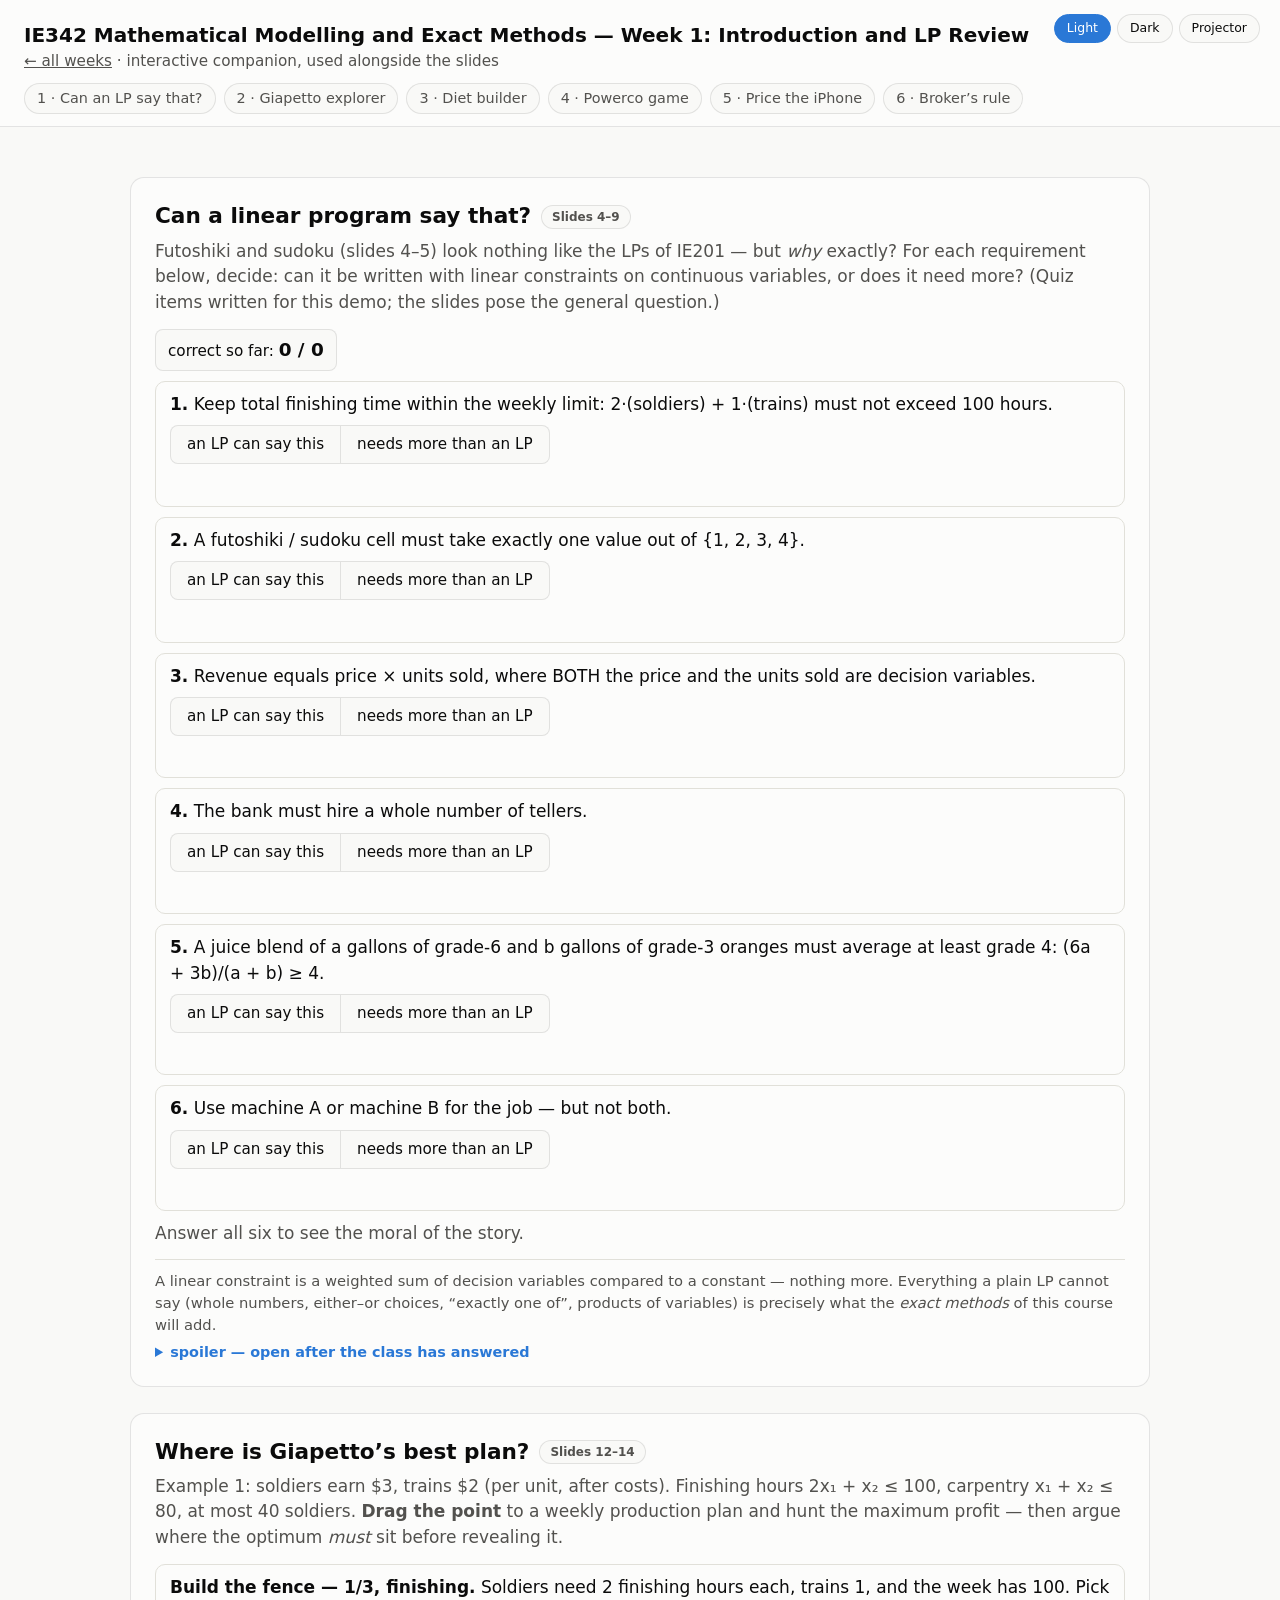
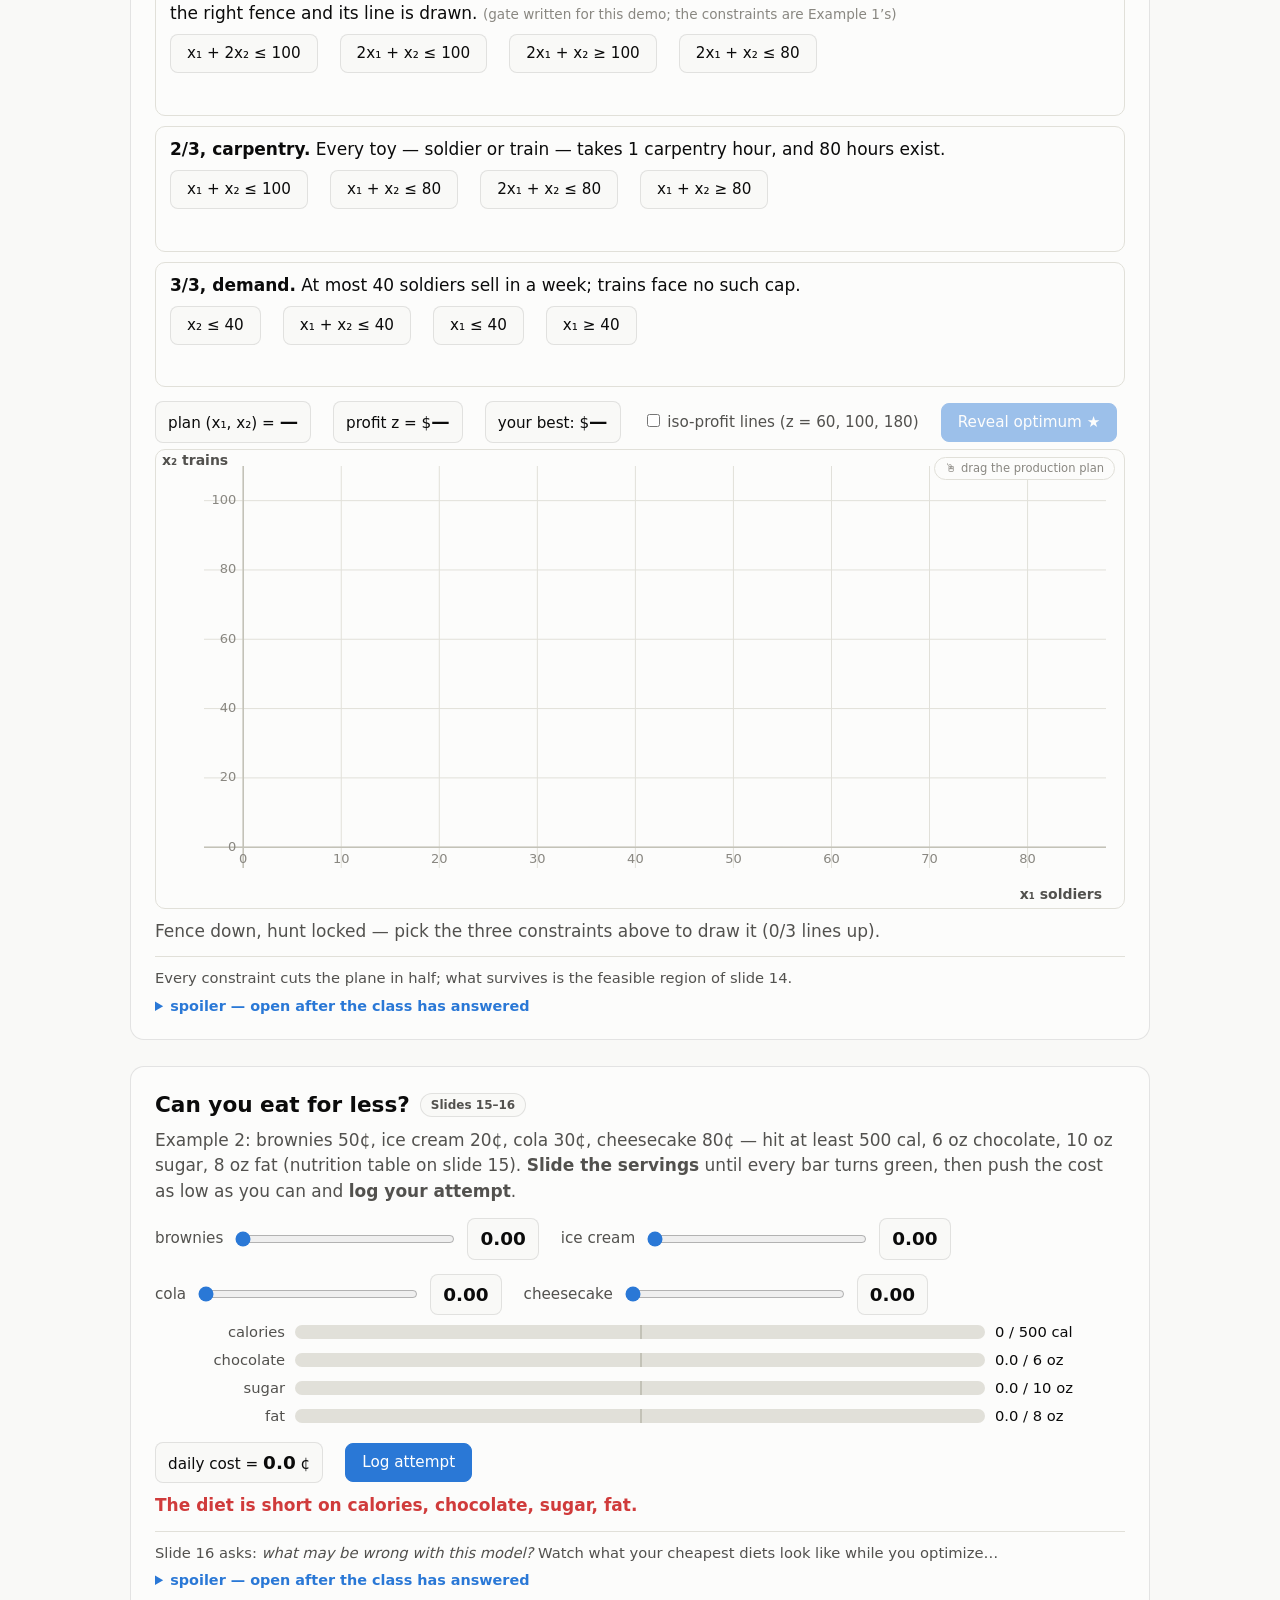
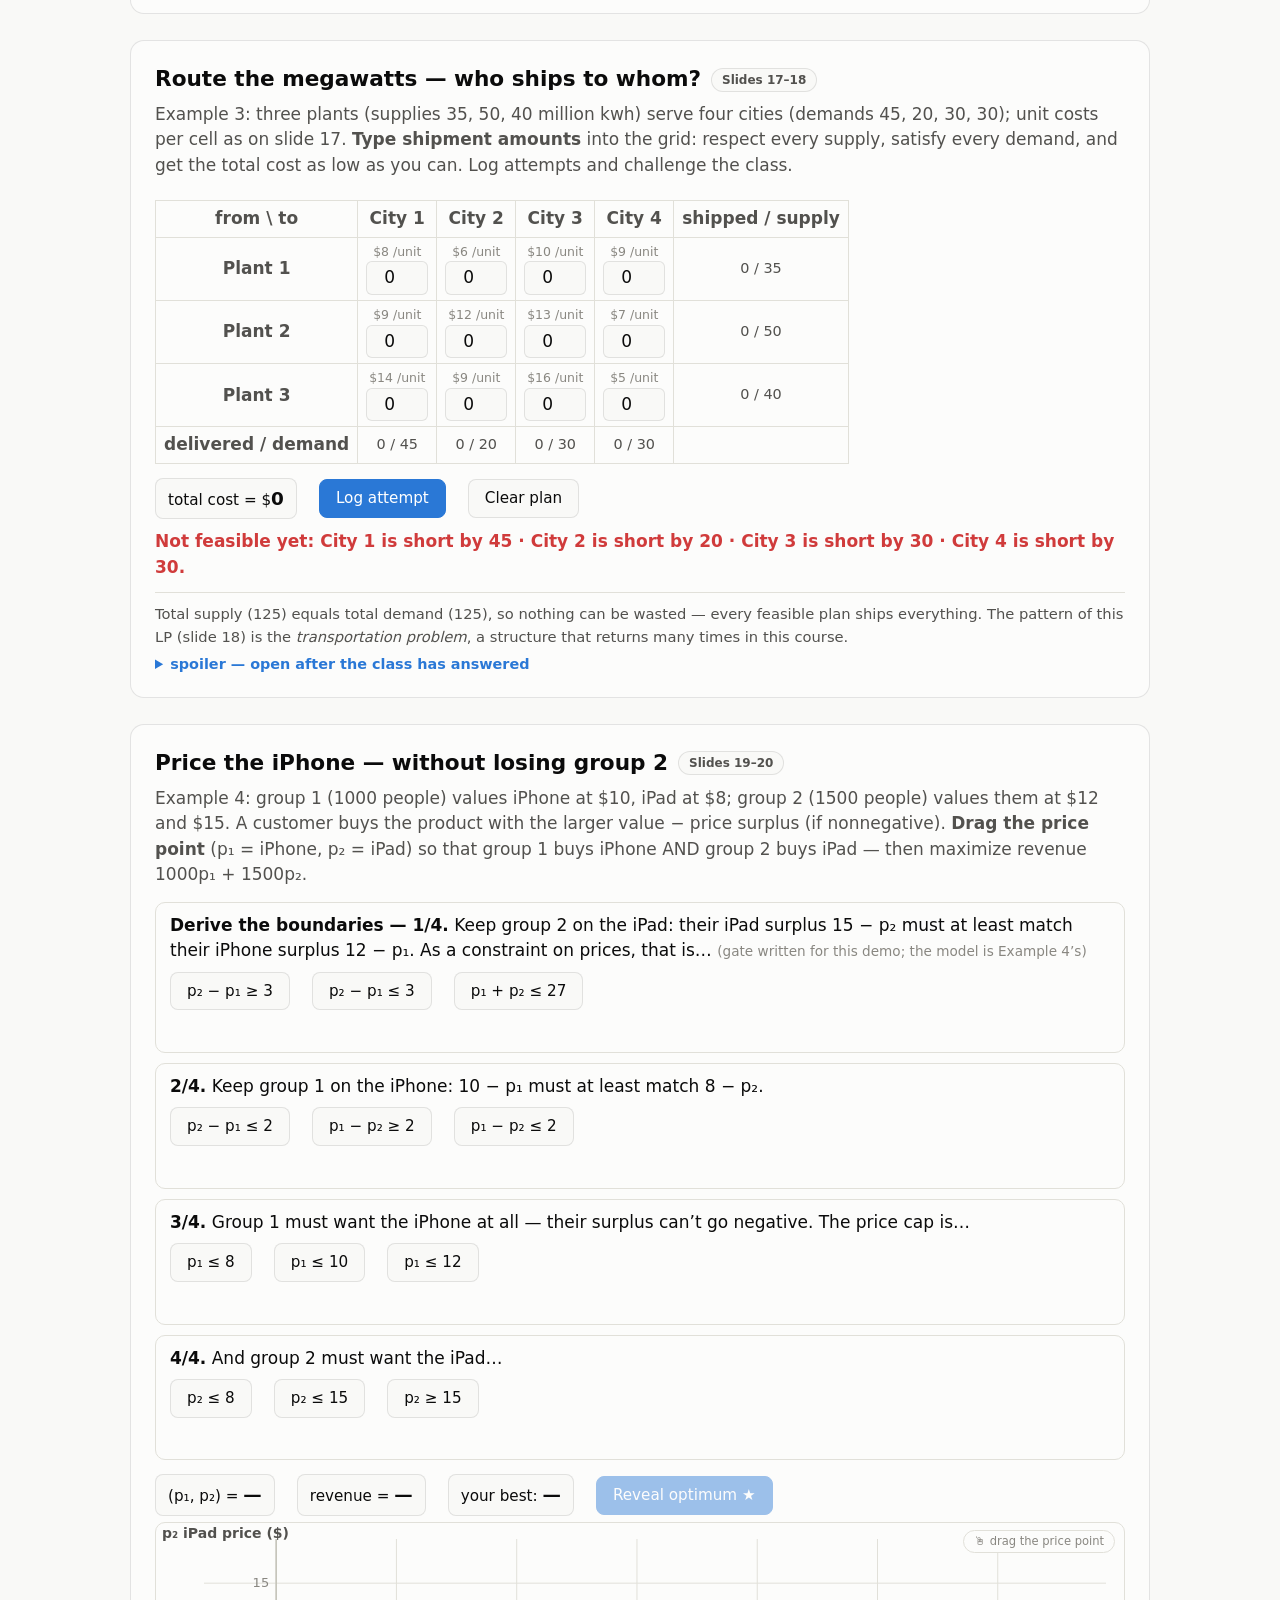
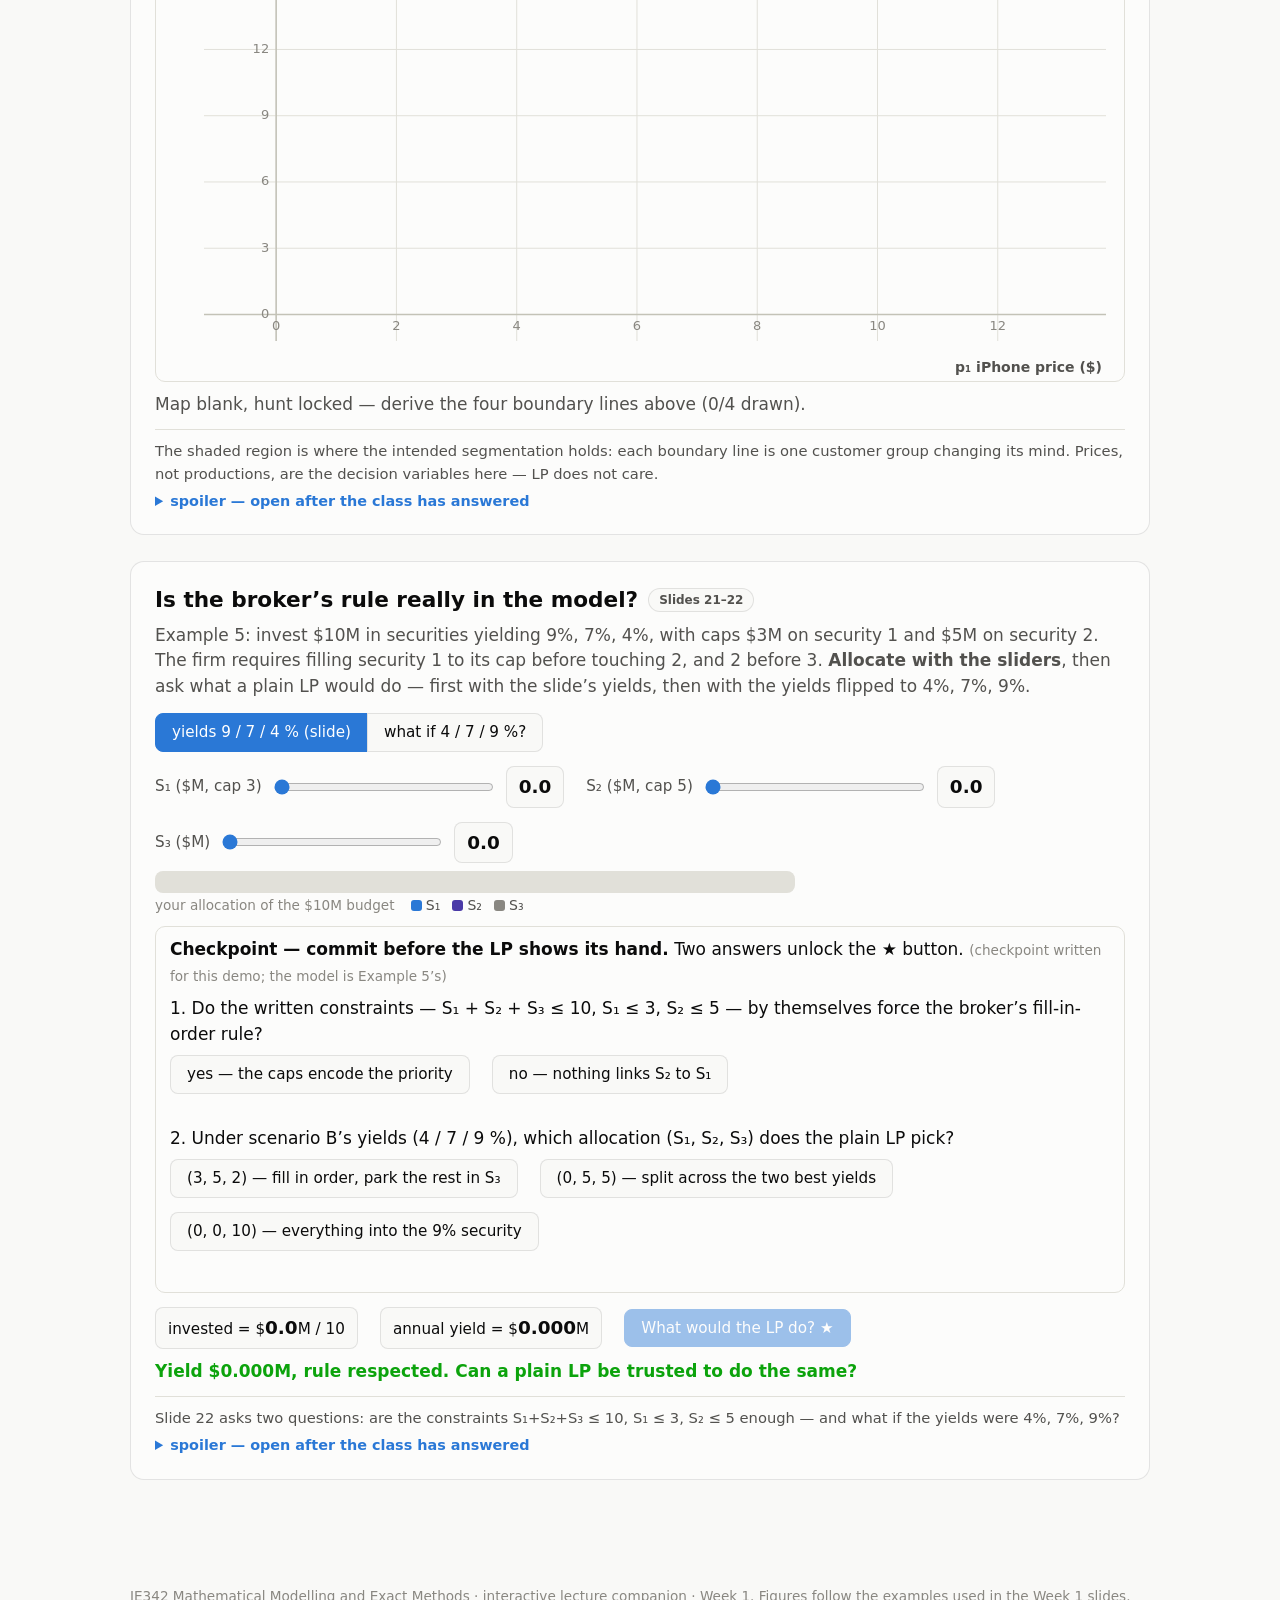
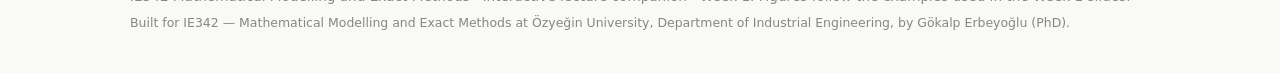
==== commit d741eac2: "Modeling focus: formulation gates on the optimum-hunt widgets A per-page audit confirmed the interac" ====
--- a/week01.html
+++ b/week01.html
@@ -17,6 +17,20 @@
   .qitem p.qtext { margin: 0 0 8px; }
   .qitem .status { margin-top: 6px; }
 
+  /* modeling gates & clinics (fence / clinic / checkpoint stages) */
+  .gq {
+    border: 1px solid var(--grid);
+    border-radius: 10px;
+    padding: 10px 14px;
+    margin: 10px 0;
+  }
+  .gq p.qtext { margin: 0 0 8px; }
+  .gq .status { margin-top: 6px; margin-bottom: 0; }
+  .gq .controls { margin: 6px 0; }
+  .gq button { text-align: left; }
+  .gq button.chosen-ok { border-color: var(--good); color: var(--good); font-weight: 700; }
+  .gq .fineprint { color: var(--muted); font-size: 0.85rem; }
+
   /* nutrient bars (diet widget) */
   .nrow { display: flex; align-items: center; gap: 10px; margin: 6px 0; }
   .nrow .nname { width: 130px; color: var(--ink-2); font-size: 0.92rem; text-align: right; }
@@ -115,6 +129,40 @@
     carpentry x₁ + x₂ ≤ 80, at most 40 soldiers. <b>Drag the point</b> to a weekly production plan and
     hunt the maximum profit — then argue where the optimum <em>must</em> sit before revealing it.
   </p>
+  <div id="gp-gate1">
+    <div class="gq">
+      <p class="qtext"><b>Build the fence — 1/3, finishing.</b> Soldiers need 2 finishing hours each,
+        trains 1, and the week has 100. Pick the right fence and its line is drawn.
+        <span class="fineprint">(gate written for this demo; the constraints are Example 1&rsquo;s)</span></p>
+      <div class="controls">
+        <button data-g="0" data-o="1">x₁ + 2x₂ ≤ 100</button>
+        <button data-g="0" data-o="0">2x₁ + x₂ ≤ 100</button>
+        <button data-g="0" data-o="2">2x₁ + x₂ ≥ 100</button>
+        <button data-g="0" data-o="3">2x₁ + x₂ ≤ 80</button>
+      </div>
+      <p class="status info" id="gp-gs0"></p>
+    </div>
+    <div class="gq">
+      <p class="qtext"><b>2/3, carpentry.</b> Every toy — soldier or train — takes 1 carpentry hour, and 80 hours exist.</p>
+      <div class="controls">
+        <button data-g="1" data-o="2">x₁ + x₂ ≤ 100</button>
+        <button data-g="1" data-o="1">x₁ + x₂ ≤ 80</button>
+        <button data-g="1" data-o="0">2x₁ + x₂ ≤ 80</button>
+        <button data-g="1" data-o="3">x₁ + x₂ ≥ 80</button>
+      </div>
+      <p class="status info" id="gp-gs1"></p>
+    </div>
+    <div class="gq">
+      <p class="qtext"><b>3/3, demand.</b> At most 40 soldiers sell in a week; trains face no such cap.</p>
+      <div class="controls">
+        <button data-g="2" data-o="0">x₂ ≤ 40</button>
+        <button data-g="2" data-o="3">x₁ + x₂ ≤ 40</button>
+        <button data-g="2" data-o="2">x₁ ≤ 40</button>
+        <button data-g="2" data-o="1">x₁ ≥ 40</button>
+      </div>
+      <p class="status info" id="gp-gs2"></p>
+    </div>
+  </div>
   <div class="controls">
     <span class="readout">plan (x₁, x₂) = <b id="gp-xy">—</b></span>
     <span class="readout">profit z = $<b id="gp-z">—</b></span>
@@ -124,6 +172,18 @@
   </div>
   <canvas class="viz" id="c-gp"></canvas>
   <p class="status info" id="gp-status">Drag the violet point into the shaded region.</p>
+  <div class="gq" id="gp-gate2" style="display:none">
+    <p class="qtext"><b>Unlock the star.</b> At the best corner you found, which constraints are
+      <em>binding</em> (used with zero slack)? Tick them and check — the &ldquo;Reveal optimum ★&rdquo;
+      button opens when you get it right.</p>
+    <div class="controls">
+      <label><input type="checkbox" id="gp-b0"> finishing 2x₁ + x₂ ≤ 100</label>
+      <label><input type="checkbox" id="gp-b1"> carpentry x₁ + x₂ ≤ 80</label>
+      <label><input type="checkbox" id="gp-b2"> demand x₁ ≤ 40</label>
+      <button class="primary" id="gp-bcheck">Check</button>
+    </div>
+    <p class="status info" id="gp-bstatus"></p>
+  </div>
   <div class="note">
     Every constraint cuts the plane in half; what survives is the feasible region of slide 14.
     <details class="spoiler"><summary>spoiler — open after the class has answered</summary>
@@ -160,6 +220,50 @@
     <thead><tr><th>#</th><th>brownies</th><th>ice cream</th><th>cola</th><th>cheesecake</th><th>cost (¢)</th><th>diet met?</th></tr></thead>
     <tbody></tbody>
   </table></div>
+  <div id="dt-clinic" style="display:none">
+    <p class="qtext" style="margin:14px 0 4px"><b>Model clinic — optional side quest.</b> Feasible diet
+      logged! While the hunt goes on, play doctor with the model itself: slide 16 asks what may be wrong
+      with it. Match each symptom to the one repair that cures it, then commit a prediction.
+      <span class="fineprint" style="color:var(--muted);font-size:0.85rem">(clinic written for this demo; the model is Example 2&rsquo;s)</span></p>
+    <div class="gq">
+      <p class="qtext"><b>Symptom 1.</b> The cheapest menus prescribe things like 2.14 brownies — nobody eats 0.14 of a brownie.</p>
+      <div class="controls">
+        <button data-cq="0" data-co="0">require whole servings: every xⱼ integer</button>
+        <button data-cq="0" data-co="1">add an upper bound on brownies, e.g. x₁ ≤ 2</button>
+        <button data-cq="0" data-co="2">bound each nutrient from above as well as below</button>
+      </div>
+      <p class="status info" id="dt-cs0"></p>
+    </div>
+    <div class="gq">
+      <p class="qtext"><b>Symptom 2.</b> Left alone, the model happily serves brownies for breakfast, lunch and dinner.</p>
+      <div class="controls">
+        <button data-cq="1" data-co="2">bound each nutrient from above as well as below</button>
+        <button data-cq="1" data-co="0">require whole servings: every xⱼ integer</button>
+        <button data-cq="1" data-co="1">add an upper bound on brownies, e.g. x₁ ≤ 2</button>
+      </div>
+      <p class="status info" id="dt-cs1"></p>
+    </div>
+    <div class="gq">
+      <p class="qtext"><b>Symptom 3.</b> A &ldquo;nutritious&rdquo; diet here may carry any amount of sugar and fat — nutrition is only pushed from below.</p>
+      <div class="controls">
+        <button data-cq="2" data-co="1">add an upper bound on brownies, e.g. x₁ ≤ 2</button>
+        <button data-cq="2" data-co="2">bound each nutrient from above as well as below</button>
+        <button data-cq="2" data-co="0">require whole servings: every xⱼ integer</button>
+      </div>
+      <p class="status info" id="dt-cs2"></p>
+    </div>
+    <div class="gq" id="dt-pred">
+      <p class="qtext"><b>Prediction.</b> The fractional LP optimum is 147.24¢. If servings must be <em>whole</em>, the best possible cost lands…</p>
+      <div class="controls">
+        <span class="segwrap">
+          <button class="seg" data-pp="above">above 147.24¢</button>
+          <button class="seg" data-pp="below">below 147.24¢</button>
+        </span>
+        <button class="primary" id="dt-conf" style="display:none">Check my sliders against the whole-serving champion</button>
+      </div>
+      <p class="status info" id="dt-ps"></p>
+    </div>
+  </div>
   <div class="note">
     Slide 16 asks: <em>what may be wrong with this model?</em> Watch what your cheapest diets look like
     while you optimize…
@@ -228,6 +332,46 @@
     <b>Drag the price point</b> (p₁ = iPhone, p₂ = iPad) so that group 1 buys iPhone AND group 2 buys
     iPad — then maximize revenue 1000p₁ + 1500p₂.
   </p>
+  <div id="ap-gate">
+    <div class="gq">
+      <p class="qtext"><b>Derive the boundaries — 1/4.</b> Keep group 2 on the iPad: their iPad surplus
+        15 − p₂ must at least match their iPhone surplus 12 − p₁. As a constraint on prices, that is…
+        <span class="fineprint">(gate written for this demo; the model is Example 4&rsquo;s)</span></p>
+      <div class="controls">
+        <button data-b="0" data-o="0">p₂ − p₁ ≥ 3</button>
+        <button data-b="0" data-o="1">p₂ − p₁ ≤ 3</button>
+        <button data-b="0" data-o="2">p₁ + p₂ ≤ 27</button>
+      </div>
+      <p class="status info" id="ap-gs0"></p>
+    </div>
+    <div class="gq">
+      <p class="qtext"><b>2/4.</b> Keep group 1 on the iPhone: 10 − p₁ must at least match 8 − p₂.</p>
+      <div class="controls">
+        <button data-b="1" data-o="1">p₂ − p₁ ≤ 2</button>
+        <button data-b="1" data-o="2">p₁ − p₂ ≥ 2</button>
+        <button data-b="1" data-o="0">p₁ − p₂ ≤ 2</button>
+      </div>
+      <p class="status info" id="ap-gs1"></p>
+    </div>
+    <div class="gq">
+      <p class="qtext"><b>3/4.</b> Group 1 must want the iPhone at all — their surplus can&rsquo;t go negative. The price cap is…</p>
+      <div class="controls">
+        <button data-b="2" data-o="0">p₁ ≤ 8</button>
+        <button data-b="2" data-o="2">p₁ ≤ 10</button>
+        <button data-b="2" data-o="1">p₁ ≤ 12</button>
+      </div>
+      <p class="status info" id="ap-gs2"></p>
+    </div>
+    <div class="gq">
+      <p class="qtext"><b>4/4.</b> And group 2 must want the iPad…</p>
+      <div class="controls">
+        <button data-b="3" data-o="1">p₂ ≤ 8</button>
+        <button data-b="3" data-o="0">p₂ ≤ 15</button>
+        <button data-b="3" data-o="2">p₂ ≥ 15</button>
+      </div>
+      <p class="status info" id="ap-gs3"></p>
+    </div>
+  </div>
   <div class="controls">
     <span class="readout">(p₁, p₂) = <b id="ap-xy">—</b></span>
     <span class="readout">revenue = <b id="ap-rev">—</b></span>
@@ -272,6 +416,23 @@
   <div class="alloc" id="sc-bar"><i class="a1"></i><i class="a2"></i><i class="a3"></i></div>
   <p class="alloc-cap">your allocation of the $10M budget
     <span class="legend"><span class="sw" style="background:var(--s1)"></span>S₁<span class="sw" style="background:var(--s5)"></span>S₂<span class="sw" style="background:var(--muted)"></span>S₃</span></p>
+  <div class="gq" id="sc-gate">
+    <p class="qtext"><b>Checkpoint — commit before the LP shows its hand.</b> Two answers unlock the ★ button.
+      <span class="fineprint">(checkpoint written for this demo; the model is Example 5&rsquo;s)</span></p>
+    <p class="qtext">1. Do the written constraints — S₁ + S₂ + S₃ ≤ 10, S₁ ≤ 3, S₂ ≤ 5 — by themselves force the broker&rsquo;s fill-in-order rule?</p>
+    <div class="controls">
+      <button id="sc-q1y">yes — the caps encode the priority</button>
+      <button id="sc-q1n">no — nothing links S₂ to S₁</button>
+    </div>
+    <p class="status info" id="sc-q1s"></p>
+    <p class="qtext">2. Under scenario B&rsquo;s yields (4 / 7 / 9 %), which allocation (S₁, S₂, S₃) does the plain LP pick?</p>
+    <div class="controls">
+      <button data-alloc="3,5,2">(3, 5, 2) — fill in order, park the rest in S₃</button>
+      <button data-alloc="0,5,5">(0, 5, 5) — split across the two best yields</button>
+      <button data-alloc="0,0,10">(0, 0, 10) — everything into the 9% security</button>
+    </div>
+    <p class="status info" id="sc-q2s"></p>
+  </div>
   <div class="controls">
     <span class="readout">invested = $<b id="sc-sum">0.0</b>M / 10</span>
     <span class="readout">annual yield = $<b id="sc-z">0.000</b>M</span>
@@ -279,6 +440,18 @@
   </div>
   <div class="alloc" id="sc-lpbar" style="display:none"><i class="a1"></i><i class="a2"></i><i class="a3"></i></div>
   <p class="alloc-cap" id="sc-lpcap" style="display:none">the LP&rsquo;s allocation</p>
+  <div class="gq" id="sc-teaser" style="display:none">
+    <p class="qtext"><b>IP teaser.</b> Give the model a binary switch b₁ ∈ {0, 1} meaning
+      &ldquo;security 1 is filled to its cap&rdquo;. Which pair of linear constraints encodes
+      &ldquo;don&rsquo;t touch S₂ before S₁ is full&rdquo;?
+      <span class="fineprint">(preview of the integer tools this course builds; written for this demo)</span></p>
+    <div class="controls">
+      <button data-tz="0">S₂ ≤ S₁</button>
+      <button data-tz="1">S₂ ≤ 5·b₁ &nbsp;together with&nbsp; 3·b₁ ≤ S₁</button>
+      <button data-tz="2">S₁ ≥ 3</button>
+    </div>
+    <p class="status info" id="sc-ts"></p>
+  </div>
   <p class="status info" id="sc-status"></p>
   <div class="note">
     Slide 22 asks two questions: are the constraints S₁+S₂+S₃ ≤ 10, S₁ ≤ 3, S₂ ≤ 5 enough — and what
@@ -425,6 +598,10 @@
   VIZ.hint(canvas, '🖱 drag the production plan');
   const view = { x0: -4, x1: 88, y0: -6, y1: 110 };
   let pt = { x: 10, y: 20 }, best = null, revealed = false, dragging = false, lastPlot = null;
+  // fence gate: constraint lines & region stay hidden until each MCQ below the howto is answered;
+  // the reveal button additionally waits for the binding-constraint tick (stage 2).
+  const built = [false, false, false];
+  let fenceDone = false, bindOk = false;
 
   const z = (x, y) => 3 * x + 2 * y;
   const feas = (x, y) => x >= 0 && y >= 0 && 2 * x + y <= 100 && x + y <= 80 && x <= 40;
@@ -435,14 +612,20 @@
     lastPlot = p;
     VIZ.axes(p, t, { xticks: [0, 10, 20, 30, 40, 50, 60, 70, 80], yticks: [0, 20, 40, 60, 80, 100], xlabel: 'x₁ soldiers', ylabel: 'x₂ trains' });
 
-    fillPoly(p, t, [[0, 0], [40, 0], [40, 20], [20, 60], [0, 80]]);
-
-    clipLine(p, 2, 1, 100, t.ink2, 1.5);
-    clipLine(p, 1, 1, 80, t.ink2, 1.5);
-    clipLine(p, 1, 0, 40, t.ink2, 1.5);
-    VIZ.label(p, 'finishing 2x₁+x₂=100', 6, 91.5, t.ink2, { size: 12.5 });
-    VIZ.label(p, 'carpentry x₁+x₂=80', 56, 28, t.ink2, { size: 12.5 });
-    VIZ.label(p, 'demand x₁=40', 41, 96, t.ink2, { size: 12.5 });
+    if (fenceDone) fillPoly(p, t, [[0, 0], [40, 0], [40, 20], [20, 60], [0, 80]]);
+
+    if (built[0]) {
+      clipLine(p, 2, 1, 100, t.ink2, 1.5);
+      VIZ.label(p, 'finishing 2x₁+x₂=100', 6, 91.5, t.ink2, { size: 12.5 });
+    }
+    if (built[1]) {
+      clipLine(p, 1, 1, 80, t.ink2, 1.5);
+      VIZ.label(p, 'carpentry x₁+x₂=80', 56, 28, t.ink2, { size: 12.5 });
+    }
+    if (built[2]) {
+      clipLine(p, 1, 0, 40, t.ink2, 1.5);
+      VIZ.label(p, 'demand x₁=40', 41, 96, t.ink2, { size: 12.5 });
+    }
 
     if (el('gp-iso').checked) {
       [60, 100, 180].forEach(k => {
@@ -454,6 +637,16 @@
     if (revealed) {
       VIZ.star(p, 20, 60, t.s2, 11);
       VIZ.label(p, 'G (20, 60), z = $180', 21, 62, t.s2, { bold: true });
+    }
+
+    if (!fenceDone) {
+      el('gp-xy').textContent = '—';
+      el('gp-z').textContent = '—';
+      const st = el('gp-status');
+      st.className = 'status info';
+      st.textContent = 'Fence down, hunt locked — pick the three constraints above to draw it (' +
+        built.filter(Boolean).length + '/3 lines up).';
+      return;
     }
 
     const ok = feas(pt.x, pt.y);
@@ -491,15 +684,112 @@
     pt = { x: Math.round(lastPlot.invX(px)), y: Math.round(lastPlot.invY(py)) };
     draw();
   }
-  canvas.addEventListener('pointerdown', ev => { dragging = true; canvas.setPointerCapture(ev.pointerId); setFromPointer(ev); });
+  canvas.addEventListener('pointerdown', ev => {
+    if (!fenceDone) {
+      const st = el('gp-status');
+      st.className = 'status info';
+      st.textContent = 'The hunt is locked — assemble the three constraints above to draw the fence first.';
+      return;
+    }
+    dragging = true;
+    canvas.setPointerCapture(ev.pointerId);
+    setFromPointer(ev);
+  });
   canvas.addEventListener('pointermove', ev => { if (dragging) setFromPointer(ev); });
   canvas.addEventListener('pointerup', () => dragging = false);
   el('gp-iso').addEventListener('change', draw);
   el('gp-reveal').addEventListener('click', () => {
+    if (!fenceDone) {
+      const st = el('gp-status');
+      st.className = 'status info';
+      st.textContent = 'No peeking yet — build the fence first, then pass the binding-constraint check.';
+      return;
+    }
+    if (!bindOk) {
+      const st = el('gp-status');
+      st.className = 'status info';
+      st.textContent = 'One step left: below the plot, tick which constraints are binding at the best corner you found, then press Check.';
+      return;
+    }
     revealed = !revealed;
     el('gp-reveal').textContent = revealed ? 'Hide optimum' : 'Reveal optimum ★';
     draw();
   });
+
+  // --- stage 1: "build the fence" constraint-assembly gate ---
+  el('gp-reveal').classList.add('locked');
+  const FENCE = [
+    { ok: 0,
+      okMsg: '✓ Finishing fence up: 2 h for every soldier + 1 h for every train, within the 100 h available.',
+      bad: {
+        1: 'x₁ + 2x₂ charges 2 finishing hours to every TRAIN — but trains don’t need 2 finishing hours, soldiers do. Swap the coefficients back.',
+        2: 'With ≥, Giapetto would be FORCED to burn at least 100 finishing hours even when producing less pays better — the 100 h is a budget, not a quota. Flip the sense.',
+        3: '80 is the carpentry budget; the finishing shop has 100 hours. Right shape, wrong right-hand side.',
+      } },
+    { ok: 1,
+      okMsg: '✓ Carpentry fence up: 1 h per toy, at most 80 h.',
+      bad: {
+        0: '2x₁ + x₂ borrows the finishing rates — in the carpentry shop both toys take exactly 1 hour, so the coefficients are 1 and 1.',
+        2: '100 is the finishing budget; carpentry only has 80 hours to give.',
+        3: '≥ 80 forces the shop to work at least 80 carpentry hours — capacity is an upper limit, not a duty. Flip the sense.',
+      } },
+    { ok: 2,
+      okMsg: '✓ Demand fence up: at most 40 soldiers a week — and that is the whole fence: three lines. Region shaded, hunt open!',
+      bad: {
+        0: 'x₂ ≤ 40 caps the TRAINS — but the model has no limit on trains; it is soldiers that stop selling at 40.',
+        1: 'x₁ ≥ 40 forces at least 40 soldiers whether anyone buys them or not — demand is a ceiling on sales, not a floor on production.',
+        3: 'x₁ + x₂ ≤ 40 rations the whole factory to 40 toys — the 40-a-week limit is on soldiers alone.',
+      } },
+  ];
+  document.querySelectorAll('#gp-gate1 [data-g]').forEach(btn => {
+    btn.addEventListener('click', () => {
+      const q = +btn.dataset.g, o = +btn.dataset.o;
+      const row = btn.closest('.gq');
+      if (row.dataset.done) return;
+      const st = el('gp-gs' + q);
+      if (o === FENCE[q].ok) {
+        row.dataset.done = '1';
+        btn.classList.add('chosen-ok');
+        st.className = 'status ok';
+        st.textContent = FENCE[q].okMsg;
+        built[q] = true;
+        if (built.every(Boolean)) {
+          fenceDone = true;
+          el('gp-gate2').style.display = '';
+        }
+        draw();
+        if (fenceDone) {
+          const gs = el('gp-status');
+          gs.className = 'status ok';
+          gs.textContent = 'All three fences up — the region is shaded. Drag the violet point and hunt the maximum profit.';
+        }
+      } else {
+        st.className = 'status bad';
+        st.textContent = '✗ ' + FENCE[q].bad[o];
+      }
+    });
+  });
+
+  // --- stage 2: binding-constraint tick unlocks "Reveal optimum" ---
+  el('gp-bcheck').addEventListener('click', () => {
+    const fin = el('gp-b0').checked, car = el('gp-b1').checked, dem = el('gp-b2').checked;
+    const st = el('gp-bstatus');
+    if (fin && car && !dem) {
+      bindOk = true;
+      el('gp-reveal').classList.remove('locked');
+      st.className = 'status ok';
+      st.textContent = '✓ Finishing and carpentry are used to the last hour; the soldier cap keeps slack. ' +
+        '“Reveal optimum ★” is unlocked — watch the star pin down exactly those two lines.';
+    } else {
+      const why = [];
+      if (!fin) why.push('finishing: hug your best corner and read the meter — all 100 finishing hours are gone, and zero slack means binding');
+      if (!car) why.push('carpentry: at the top corner the shop burns its full 80 hours — binding');
+      if (dem) why.push('demand: the best plan sells far fewer than 40 soldiers — a constraint with slack is not binding, however true it stays');
+      st.className = 'status bad';
+      st.textContent = '✗ Not yet — ' + why.join('; ') + '.';
+    }
+  });
+
   VIZ.register(canvas, draw);
 })();
 
@@ -575,11 +865,93 @@
       tr.classList.add('best');
       bestRowIdx = tb.children.length - 1;
     }
+    // first feasible attempt opens the optional model clinic (never blocks the game)
+    if (allMet && el('dt-clinic').style.display === 'none') el('dt-clinic').style.display = '';
     compute();
   });
 
   ids.forEach(id => el(id).addEventListener('input', compute));
   compute();
+
+  // --- optional model clinic (appears after the first feasible logged attempt) ---
+  // (a) match repair -> symptom. Repair ids: 0 = integrality, 1 = upper bound on servings,
+  //     2 = two-sided nutrient bounds. All content comes from the widget's spoiler.
+  const CLINIC_OK = [0, 1, 2]; // correct repair per symptom
+  const CLINIC_OKMSG = [
+    '✓ Integrality: xⱼ ∈ {0, 1, 2, …}. That is exactly the step from LP to IP — and the reason this course exists.',
+    '✓ An upper bound like x₁ ≤ 2 says “variety, please” in a language the model understands — limits from above were entirely missing.',
+    '✓ Two-sided ranges: each nutrient gets a ≤ row next to its ≥ row, so “nutritious” stops meaning “at least this much, no matter what else”.',
+  ];
+  const CLINIC_BAD = {
+    '0,1': 'An upper bound trims HOW MANY brownies, not whether they come whole — 1.87 brownies would still slip through. Fractions need integrality.',
+    '0,2': 'Nutrient ranges reshape which diets are allowed, but inside them the LP can still pick 2.14 brownies — fractional servings are cured by integer variables.',
+    '1,0': 'Whole servings can still be all-brownie: 4 whole brownies clear every requirement on their own (check the bars: 600 cal, 12 oz chocolate, 16 sugar, 12 fat). Monotony needs a cap on the servings themselves.',
+    '1,2': 'Upper nutrient rows would eventually complain, but the symptom is a serving count run amok — cap the servings (x₁ ≤ 2) and the menu diversifies directly.',
+    '2,0': 'Whole servings say nothing about totals — 4 whole brownies still deliver 16 oz of sugar. The nutrient ledger needs upper rows.',
+    '2,1': 'Capping brownies caps ONE source — ice cream, cola and cheesecake can still pile the sugar on. Bound the NUTRIENT, not one food.',
+  };
+  document.querySelectorAll('#dt-clinic [data-cq]').forEach(btn => {
+    btn.addEventListener('click', () => {
+      const q = +btn.dataset.cq, o = +btn.dataset.co;
+      const row = btn.closest('.gq');
+      if (row.dataset.done) return;
+      const st = el('dt-cs' + q);
+      if (o === CLINIC_OK[q]) {
+        row.dataset.done = '1';
+        btn.classList.add('chosen-ok');
+        st.className = 'status ok';
+        st.textContent = CLINIC_OKMSG[q];
+      } else {
+        st.className = 'status bad';
+        st.textContent = '✗ ' + CLINIC_BAD[q + ',' + o];
+      }
+    });
+  });
+
+  // (b) commit a prediction, then verify against the whole-serving champion (170¢, from the spoiler)
+  let predDone = false;
+  document.querySelectorAll('#dt-pred [data-pp]').forEach(btn => {
+    btn.addEventListener('click', () => {
+      if (predDone) return;
+      const st = el('dt-ps');
+      if (btn.dataset.pp === 'above') {
+        predDone = true;
+        btn.classList.add('active');
+        st.className = 'status ok';
+        st.textContent = '✓ Committed: above. Integrality only ADDS a constraint — every whole-serving diet was already on the LP’s menu at 147.24¢, so the whole-serving best can only cost more. Now prove it: set the sliders to your best whole-serving diet and check.';
+        el('dt-conf').style.display = '';
+      } else {
+        st.className = 'status bad';
+        st.textContent = '✗ Below is impossible: every whole-serving diet was already allowed when the LP scored 147.24¢ — restricting the menu can only push a minimum up. Commit again.';
+      }
+    });
+  });
+  el('dt-conf').addEventListener('click', () => {
+    const x = getX();
+    const st = el('dt-ps');
+    const whole = x.every(v => Math.abs(v - Math.round(v)) < 1e-9);
+    const cost = COST.reduce((s, c, i) => s + c * x[i], 0);
+    const short = REQ.filter(r => r.a.reduce((s, a, j) => s + a * x[j], 0) < r.need - 1e-9);
+    if (!whole) {
+      st.className = 'status bad';
+      st.textContent = '✗ Not whole servings yet — the sliders read (' + x.map(v => fmt(v, 2)).join(', ') + '). Snap every serving to 0, 1, 2, …';
+    } else if (short.length) {
+      st.className = 'status bad';
+      st.textContent = '✗ Whole, but the diet is short on ' + short.map(r => r.name).join(', ') + ' — feed the bars first.';
+    } else if (Math.abs(cost - 170) < 1e-6) {
+      const champ = x[0] === 3 && x[1] === 1 && x[2] === 0 && x[3] === 0;
+      st.className = 'status ok';
+      st.textContent = '✓ 170¢ — the whole-serving optimum' +
+        (champ ? ': 3 brownies + 1 ice cream, exactly the spoiler’s champion.' : ' — same cost as the spoiler’s 3 brownies + 1 ice cream.') +
+        ' Prediction confirmed: 170 > 147.24.';
+    } else if (cost < 170) {
+      st.className = 'status bad';
+      st.textContent = '✗ ' + fmt(cost, 1) + '¢ is below the 170¢ whole-serving optimum — that shouldn’t be possible; re-check the bars above.';
+    } else {
+      st.className = 'status info';
+      st.textContent = 'Whole and feasible at ' + fmt(cost, 1) + '¢ — the champion costs 170¢. Keep tinkering, or peek at the spoiler for the recipe.';
+    }
+  });
 
   window.DIET_SCORE = () => {
     const x = getX();
@@ -692,6 +1064,10 @@
   VIZ.hint(canvas, '🖱 drag the price point');
   const view = { x0: -1.2, x1: 13.8, y0: -1.2, y1: 17 };
   let pt = { x: 4, y: 5 }, best = null, revealed = false, dragging = false, lastPlot = null;
+  // boundary gate: each derive-the-boundary MCQ draws its line; all four shade the region
+  // and unlock the drag-hunt. Order: [p2-p1<=3, p1-p2<=2, p1<=10, p2<=15].
+  const derived = [false, false, false, false];
+  let regionUp = false;
 
   const rev = (p1, p2) => 1000 * p1 + 1500 * p2;
   // group 1 buys iPhone iff 10-p1 >= 8-p2 and 10-p1 >= 0
@@ -706,20 +1082,38 @@
     lastPlot = p;
     VIZ.axes(p, t, { xticks: [0, 2, 4, 6, 8, 10, 12], yticks: [0, 3, 6, 9, 12, 15], xlabel: 'p₁ iPhone price ($)', ylabel: 'p₂ iPad price ($)' });
 
-    fillPoly(p, t, [[0, 0], [2, 0], [10, 8], [10, 13], [0, 3]]);
-
-    clipLine(p, 1, -1, 2, t.ink2, 1.5);   // p1 - p2 = 2
-    clipLine(p, -1, 1, 3, t.ink2, 1.5);   // p2 - p1 = 3
-    clipLine(p, 1, 0, 10, t.ink2, 1.5);   // p1 = 10
-    clipLine(p, 0, 1, 15, t.ink2, 1.5);   // p2 = 15
-    VIZ.label(p, 'p₂ = p₁ + 3 (group 2 defects above)', 0.4, 12.1, t.ink2, { size: 12.5 });
-    VIZ.label(p, 'p₂ = p₁ − 2 (group 1 defects below)', 6.4, 3.6, t.ink2, { size: 12.5 });
-    VIZ.label(p, 'p₁ = 10', 10.15, 15.9, t.ink2, { size: 12.5 });
-    VIZ.label(p, 'p₂ = 15', 11.4, 15.15, t.ink2, { size: 12.5 });
+    if (regionUp) fillPoly(p, t, [[0, 0], [2, 0], [10, 8], [10, 13], [0, 3]]);
+
+    if (derived[0]) {
+      clipLine(p, -1, 1, 3, t.ink2, 1.5);   // p2 - p1 = 3
+      VIZ.label(p, 'p₂ = p₁ + 3 (group 2 defects above)', 0.4, 12.1, t.ink2, { size: 12.5 });
+    }
+    if (derived[1]) {
+      clipLine(p, 1, -1, 2, t.ink2, 1.5);   // p1 - p2 = 2
+      VIZ.label(p, 'p₂ = p₁ − 2 (group 1 defects below)', 6.4, 3.6, t.ink2, { size: 12.5 });
+    }
+    if (derived[2]) {
+      clipLine(p, 1, 0, 10, t.ink2, 1.5);   // p1 = 10
+      VIZ.label(p, 'p₁ = 10', 10.15, 15.9, t.ink2, { size: 12.5 });
+    }
+    if (derived[3]) {
+      clipLine(p, 0, 1, 15, t.ink2, 1.5);   // p2 = 15
+      VIZ.label(p, 'p₂ = 15', 11.4, 15.15, t.ink2, { size: 12.5 });
+    }
 
     if (revealed) {
       VIZ.star(p, 10, 13, t.s2, 11);
       VIZ.label(p, '(10, 13) → $29,500', 9.8, 13.4, t.s2, { bold: true, align: 'right' });
+    }
+
+    if (!regionUp) {
+      el('ap-xy').textContent = '—';
+      el('ap-rev').textContent = '—';
+      const st = el('ap-status');
+      st.className = 'status info';
+      st.textContent = 'Map blank, hunt locked — derive the four boundary lines above (' +
+        derived.filter(Boolean).length + '/4 drawn).';
+      return;
     }
 
     const ok = feas(pt.x, pt.y);
@@ -760,14 +1154,88 @@
     pt = { x: Math.round(lastPlot.invX(px) * 4) / 4, y: Math.round(lastPlot.invY(py) * 4) / 4 };
     draw();
   }
-  canvas.addEventListener('pointerdown', ev => { dragging = true; canvas.setPointerCapture(ev.pointerId); setFromPointer(ev); });
+  canvas.addEventListener('pointerdown', ev => {
+    if (!regionUp) {
+      const st = el('ap-status');
+      st.className = 'status info';
+      st.textContent = 'The hunt is locked — derive the four boundary lines above to draw the map first.';
+      return;
+    }
+    dragging = true;
+    canvas.setPointerCapture(ev.pointerId);
+    setFromPointer(ev);
+  });
   canvas.addEventListener('pointermove', ev => { if (dragging) setFromPointer(ev); });
   canvas.addEventListener('pointerup', () => dragging = false);
   el('ap-reveal').addEventListener('click', () => {
+    if (!regionUp) {
+      const st = el('ap-status');
+      st.className = 'status info';
+      st.textContent = 'The optimum star only makes sense on a drawn map — derive the four boundaries above first.';
+      return;
+    }
     revealed = !revealed;
     el('ap-reveal').textContent = revealed ? 'Hide optimum' : 'Reveal optimum ★';
     draw();
   });
+
+  // --- derive-the-boundary gate: each correct pick draws its line ---
+  el('ap-reveal').classList.add('locked');
+  const BOUND = [
+    { ok: 1,
+      okMsg: '✓ p₂ − p₁ ≤ 3: prices on one side, valuations on the other (15 − 12 = 3) — the iPad may cost at most $3 more than the iPhone.',
+      bad: {
+        0: 'Sense flipped: p₂ − p₁ ≥ 3 keeps the iPad surplus BELOW the iPhone surplus — you would be ordering group 2 to defect. From 15 − p₂ ≥ 12 − p₁ the price gap is capped, not forced.',
+        2: 'Adding the two prices mixes the products. Surpluses are compared by subtraction: 15 − p₂ ≥ 12 − p₁ rearranges to p₂ − p₁ ≤ 3 — only the price DIFFERENCE matters, and 27 never appears.',
+      } },
+    { ok: 0,
+      okMsg: '✓ p₁ − p₂ ≤ 2: the iPhone may cost at most $2 more than the iPad (10 − 8 = 2), or group 1 jumps ship.',
+      bad: {
+        1: 'Wrong gap: that caps how far the iPAD price runs above the iPhone’s. Group 1 defects when the iPHONE gets relatively expensive — rearrange 10 − p₁ ≥ 8 − p₂ and the cap lands on p₁ − p₂.',
+        2: 'Sense flipped: forcing the iPhone at least $2 pricier than the iPad is exactly when group 1’s iPhone surplus loses. Cap the gap at 2, don’t demand it.',
+      } },
+    { ok: 2,
+      okMsg: '✓ p₁ ≤ 10: group 1 pays at most what the iPhone is worth to them.',
+      bad: {
+        0: '$8 is group 1’s iPAD valuation — but the plan sends them to the iPhone, which they value at $10.',
+        1: '$12 is group 2’s iPhone valuation — and group 2 is meant to buy the iPad. The iPhone must stay affordable to its actual buyers: group 1, at $10.',
+      } },
+    { ok: 0,
+      okMsg: '✓ p₂ ≤ 15: group 2 pays at most their $15 valuation. That completes the map!',
+      bad: {
+        1: '$8 is group 1’s iPad valuation — group 1 is headed to the iPhone. The iPad’s buyers are group 2, who value it at $15.',
+        2: 'Sense flipped: p₂ ≥ 15 makes group 2’s iPad surplus 15 − p₂ zero at best — participation needs value − price ≥ 0, i.e. p₂ ≤ 15.',
+      } },
+  ];
+  document.querySelectorAll('#ap-gate [data-b]').forEach(btn => {
+    btn.addEventListener('click', () => {
+      const q = +btn.dataset.b, o = +btn.dataset.o;
+      const row = btn.closest('.gq');
+      if (row.dataset.done) return;
+      const st = el('ap-gs' + q);
+      if (o === BOUND[q].ok) {
+        row.dataset.done = '1';
+        btn.classList.add('chosen-ok');
+        st.className = 'status ok';
+        st.textContent = BOUND[q].okMsg;
+        derived[q] = true;
+        if (derived.every(Boolean)) {
+          regionUp = true;
+          el('ap-reveal').classList.remove('locked');
+        }
+        draw();
+        if (regionUp) {
+          const gs = el('ap-status');
+          gs.className = 'status ok';
+          gs.textContent = 'All four boundaries derived — the segmentation region is shaded. Drag the violet price point and maximize 1000p₁ + 1500p₂.';
+        }
+      } else {
+        st.className = 'status bad';
+        st.textContent = '✗ ' + BOUND[q].bad[o];
+      }
+    });
+  });
+
   VIZ.register(canvas, draw);
 })();
 
@@ -785,6 +1253,8 @@
          msg: 'The LP dumps all $10M into S₃: (0, 0, 10) → $0.90M — the rule is nowhere in the constraints! A rule-obeying investor is stuck at (3, 5, 2) → $0.65M.' },
   };
   let cur = 'A', revealed = false;
+  // checkpoint gate: the reveal stays locked until both committed answers are right
+  let q1ok = false, q2ok = false;
 
   const ids = ['sc-s1', 'sc-s2', 'sc-s3'];
   const getS = () => ids.map(id => +el(id).value);
@@ -843,17 +1313,89 @@
     el('sc-lpbar').style.display = '';
     el('sc-lpcap').style.display = '';
     el('sc-lpcap').textContent = 'the LP’s allocation: (' + sc.lp.join(', ') + ') → $' + fmt(sc.lpz, 2) + 'M';
+    el('sc-teaser').style.display = '';
   }
 
   el('sc-a').addEventListener('click', () => applyScenario('A'));
   el('sc-b').addEventListener('click', () => applyScenario('B'));
   el('sc-reveal').addEventListener('click', () => {
+    if (!(q1ok && q2ok)) {
+      const st = el('sc-status');
+      st.className = 'status info';
+      st.textContent = 'The LP shows its hand after you commit — answer the two checkpoint questions above the button first.';
+      return;
+    }
     revealed = !revealed;
     el('sc-reveal').textContent = revealed ? 'Hide the LP’s answer' : 'What would the LP do? ★';
     if (revealed) revealLP();
     else { el('sc-lpbar').style.display = 'none'; el('sc-lpcap').style.display = 'none'; }
     compute();
   });
+
+  // --- checkpoint gate (question 1: do the caps force the rule?) ---
+  el('sc-reveal').classList.add('locked');
+  const unlockIfReady = () => {
+    if (q1ok && q2ok) el('sc-reveal').classList.remove('locked');
+  };
+  el('sc-q1y').addEventListener('click', () => {
+    if (q1ok) return;
+    const st = el('sc-q1s');
+    st.className = 'status bad';
+    st.textContent = '✗ Try it on the sliders: S₁ = 0, S₂ = 5 — budget ✓, S₁ ≤ 3 ✓, S₂ ≤ 5 ✓, yet money sits in security 2 while security 1 is empty. The caps limit amounts; none of them mentions order.';
+  });
+  el('sc-q1n').addEventListener('click', () => {
+    if (q1ok) return;
+    q1ok = true;
+    el('sc-q1n').classList.add('chosen-ok');
+    const st = el('sc-q1s');
+    st.className = 'status ok';
+    st.textContent = '✓ Committed: no. Every written constraint caps an amount — “fill 1 before touching 2” is a logical condition that lives outside them.';
+    unlockIfReady();
+  });
+
+  // --- checkpoint gate (question 2: the LP's pick under scenario B, read from SCEN.B.lp) ---
+  document.querySelectorAll('#sc-gate [data-alloc]').forEach(btn => {
+    btn.addEventListener('click', () => {
+      if (q2ok) return;
+      const st = el('sc-q2s');
+      if (btn.dataset.alloc === SCEN.B.lp.join(',')) {
+        q2ok = true;
+        btn.classList.add('chosen-ok');
+        st.className = 'status ok';
+        st.textContent = '✓ Committed: (' + SCEN.B.lp.join(', ') + '). Greed with no order rule sends every dollar to the uncapped 9% security. Now press the ★ button and watch it happen.';
+        unlockIfReady();
+      } else if (btn.dataset.alloc === '3,5,2') {
+        st.className = 'status bad';
+        st.textContent = '✗ (3, 5, 2) is the rule-obeying investor — but the LP never read the firm’s memo. With S₃ yielding 9% and carrying no cap, every dollar parked at 4% or 7% is yield left on the table.';
+      } else {
+        st.className = 'status bad';
+        st.textContent = '✗ Why stop halfway? S₂ earns 7%, S₃ earns 9%, and S₃ has no cap — the LP moves those S₂ millions into S₃ too. Nothing in the constraints stops it.';
+      }
+    });
+  });
+
+  // --- IP teaser (appears with the reveal) ---
+  document.querySelectorAll('#sc-teaser [data-tz]').forEach(btn => {
+    btn.addEventListener('click', () => {
+      const row = btn.closest('.gq');
+      if (row.dataset.done) return;
+      const st = el('sc-ts');
+      const o = +btn.dataset.tz;
+      if (o === 1) {
+        row.dataset.done = '1';
+        btn.classList.add('chosen-ok');
+        st.className = 'status ok';
+        st.textContent = '✓ Read it as a switch: S₂ ≤ 5·b₁ keeps S₂ at zero until b₁ flips to 1, and 3·b₁ ≤ S₁ only lets it flip once S₁ hits its full $3M. Two linear rows + one binary = the broker’s rule — the integer machinery this course builds.';
+      } else if (o === 0) {
+        st.className = 'status bad';
+        st.textContent = '✗ S₂ ≤ S₁ ties amounts, not order: S₁ = 2, S₂ = 2 passes with security 1 only two-thirds full — and it wrongly bans the broker’s own favourite (3, 5, 2), where S₂ = 5 > S₁ = 3.';
+      } else {
+        st.className = 'status bad';
+        st.textContent = '✗ S₁ ≥ 3 nails security 1 full in EVERY solution, even ones that never touch S₂ — the rule should only bite when S₂ is used. Conditional logic needs a binary switch.';
+      }
+    });
+  });
+
   ids.forEach(id => el(id).addEventListener('input', compute));
   compute();
 })();
